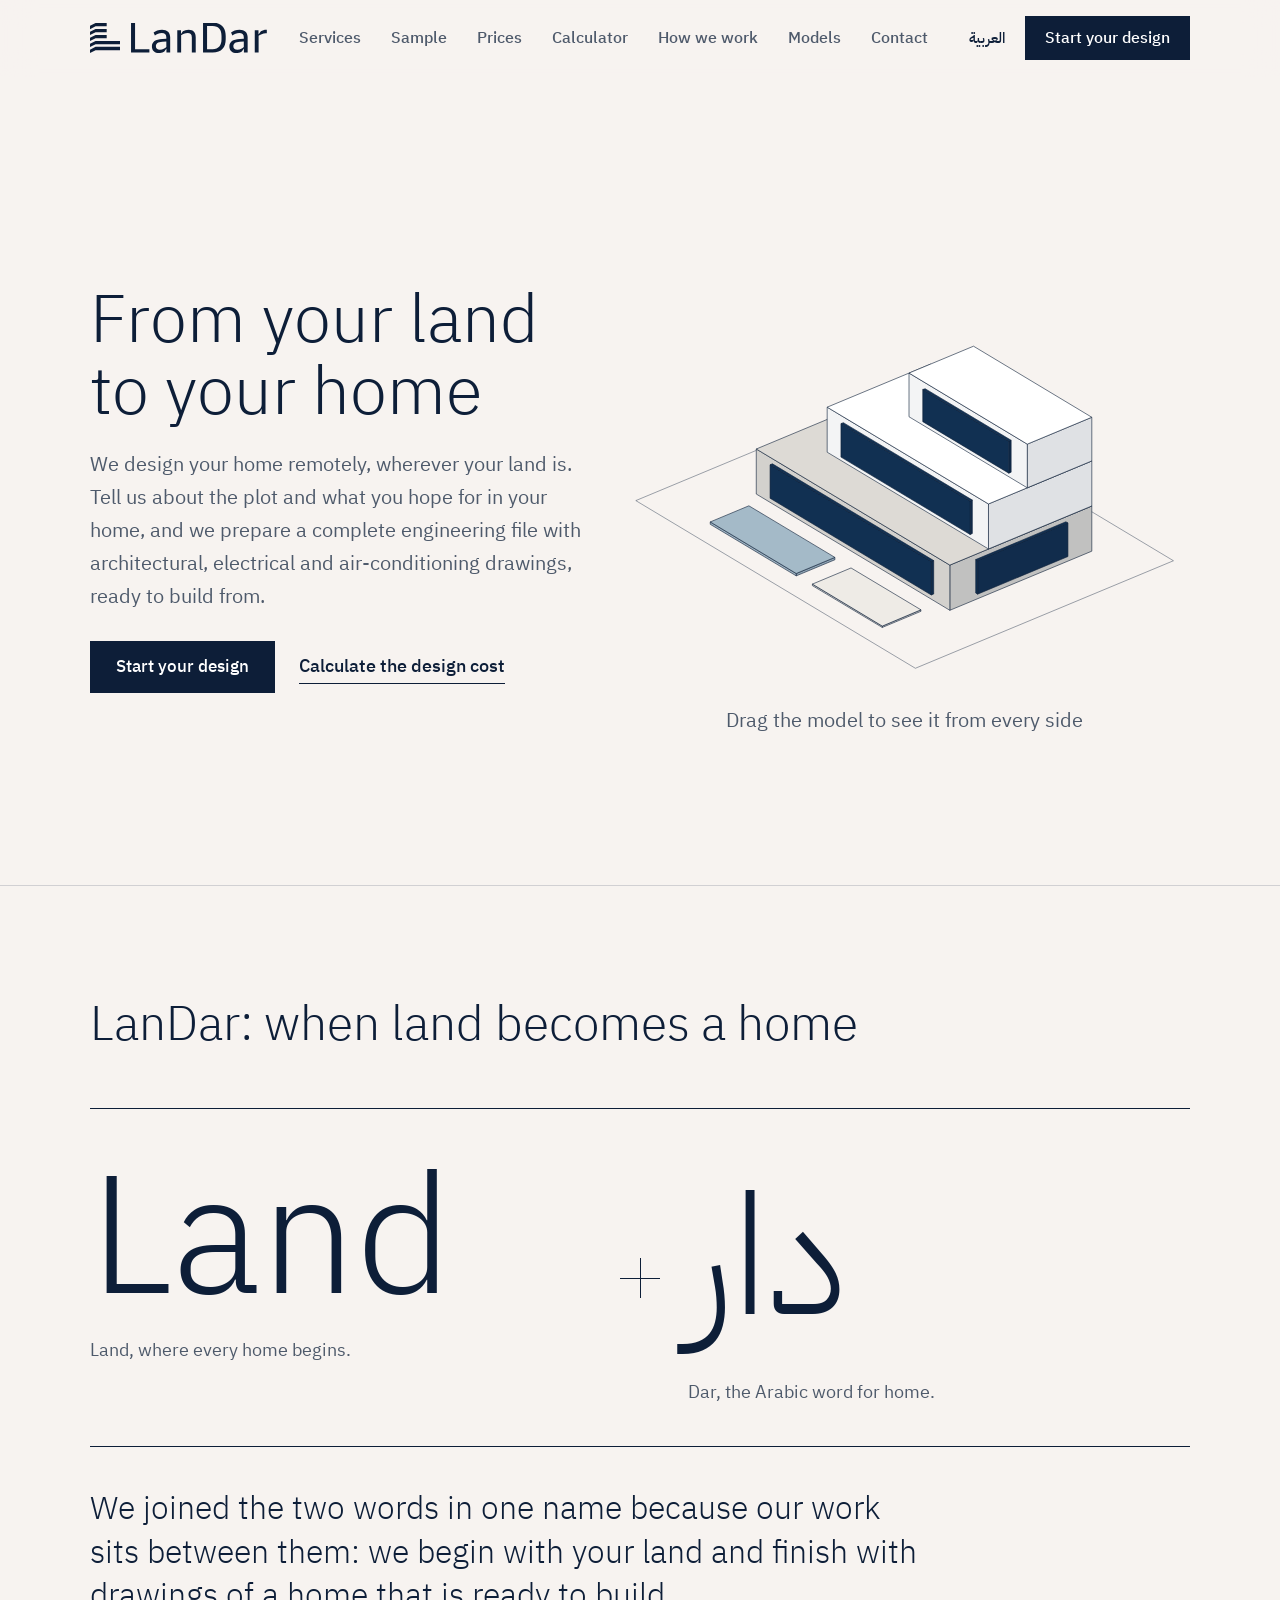
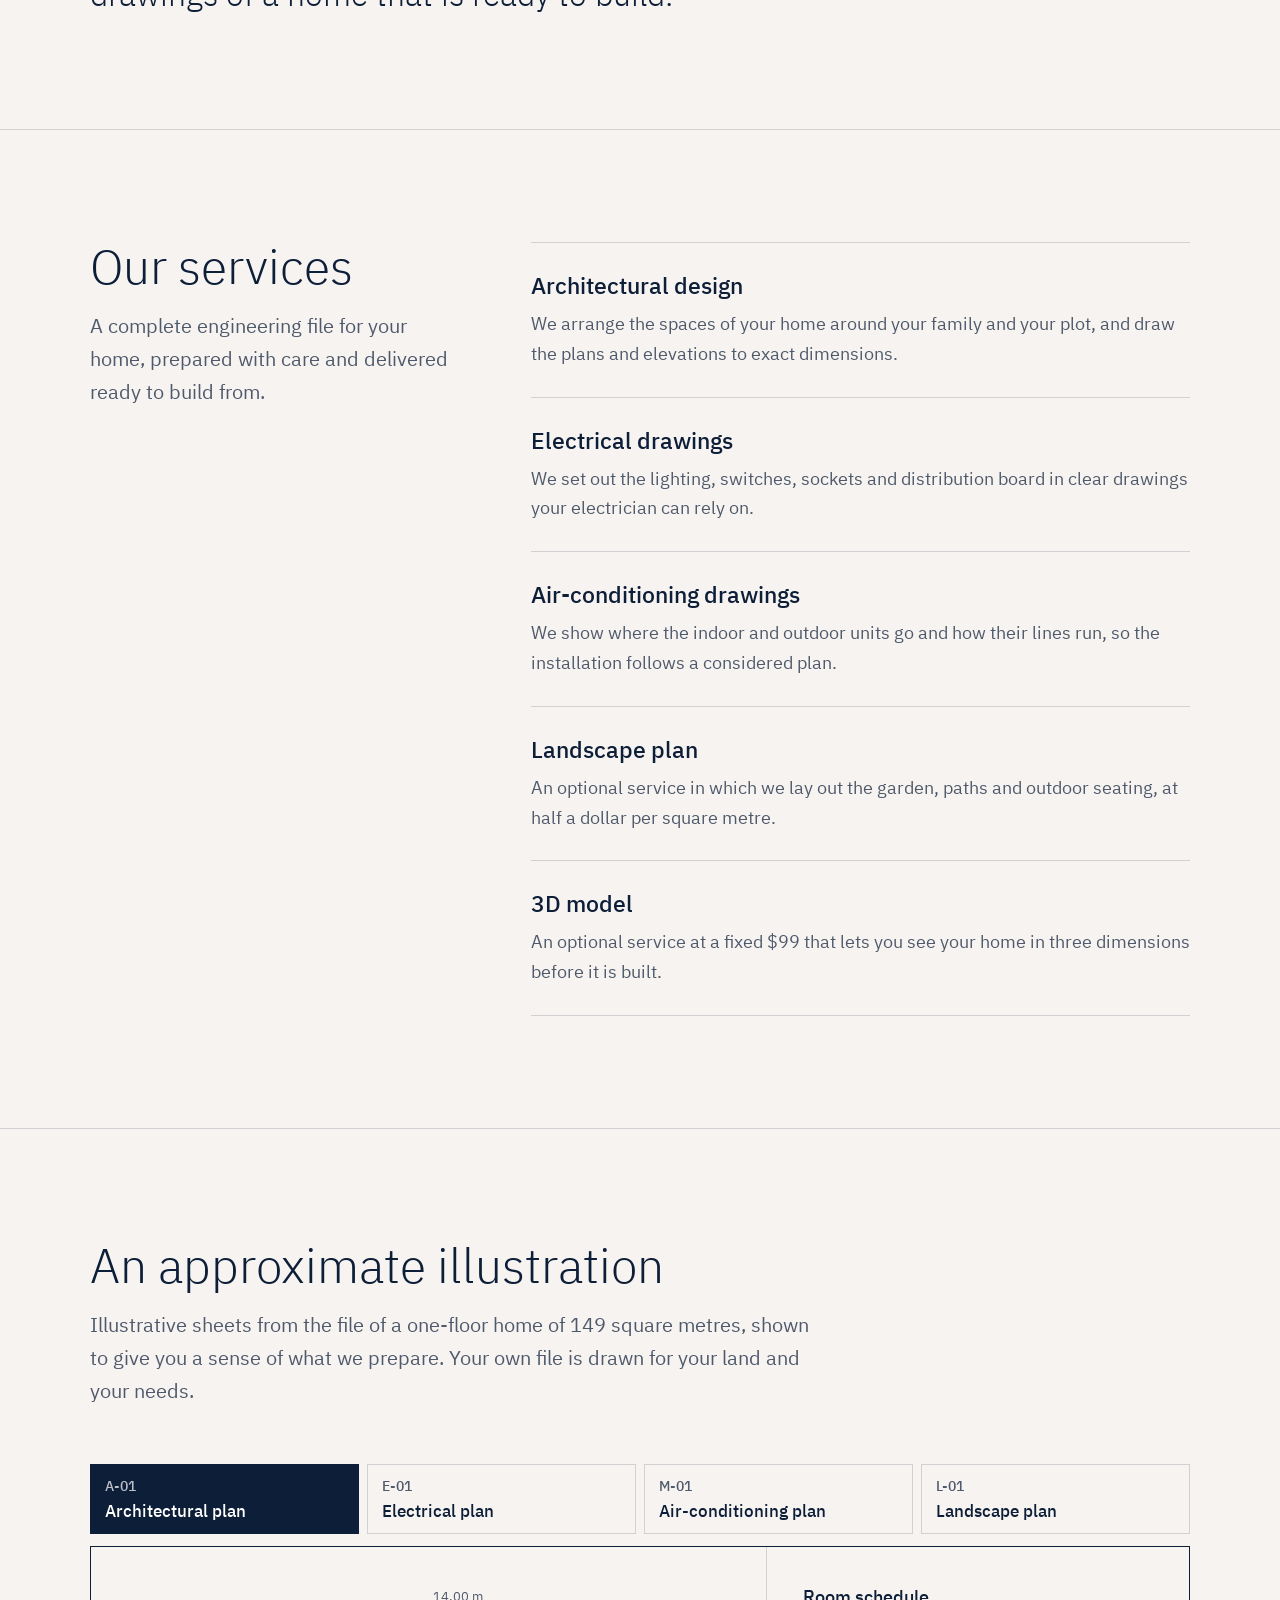
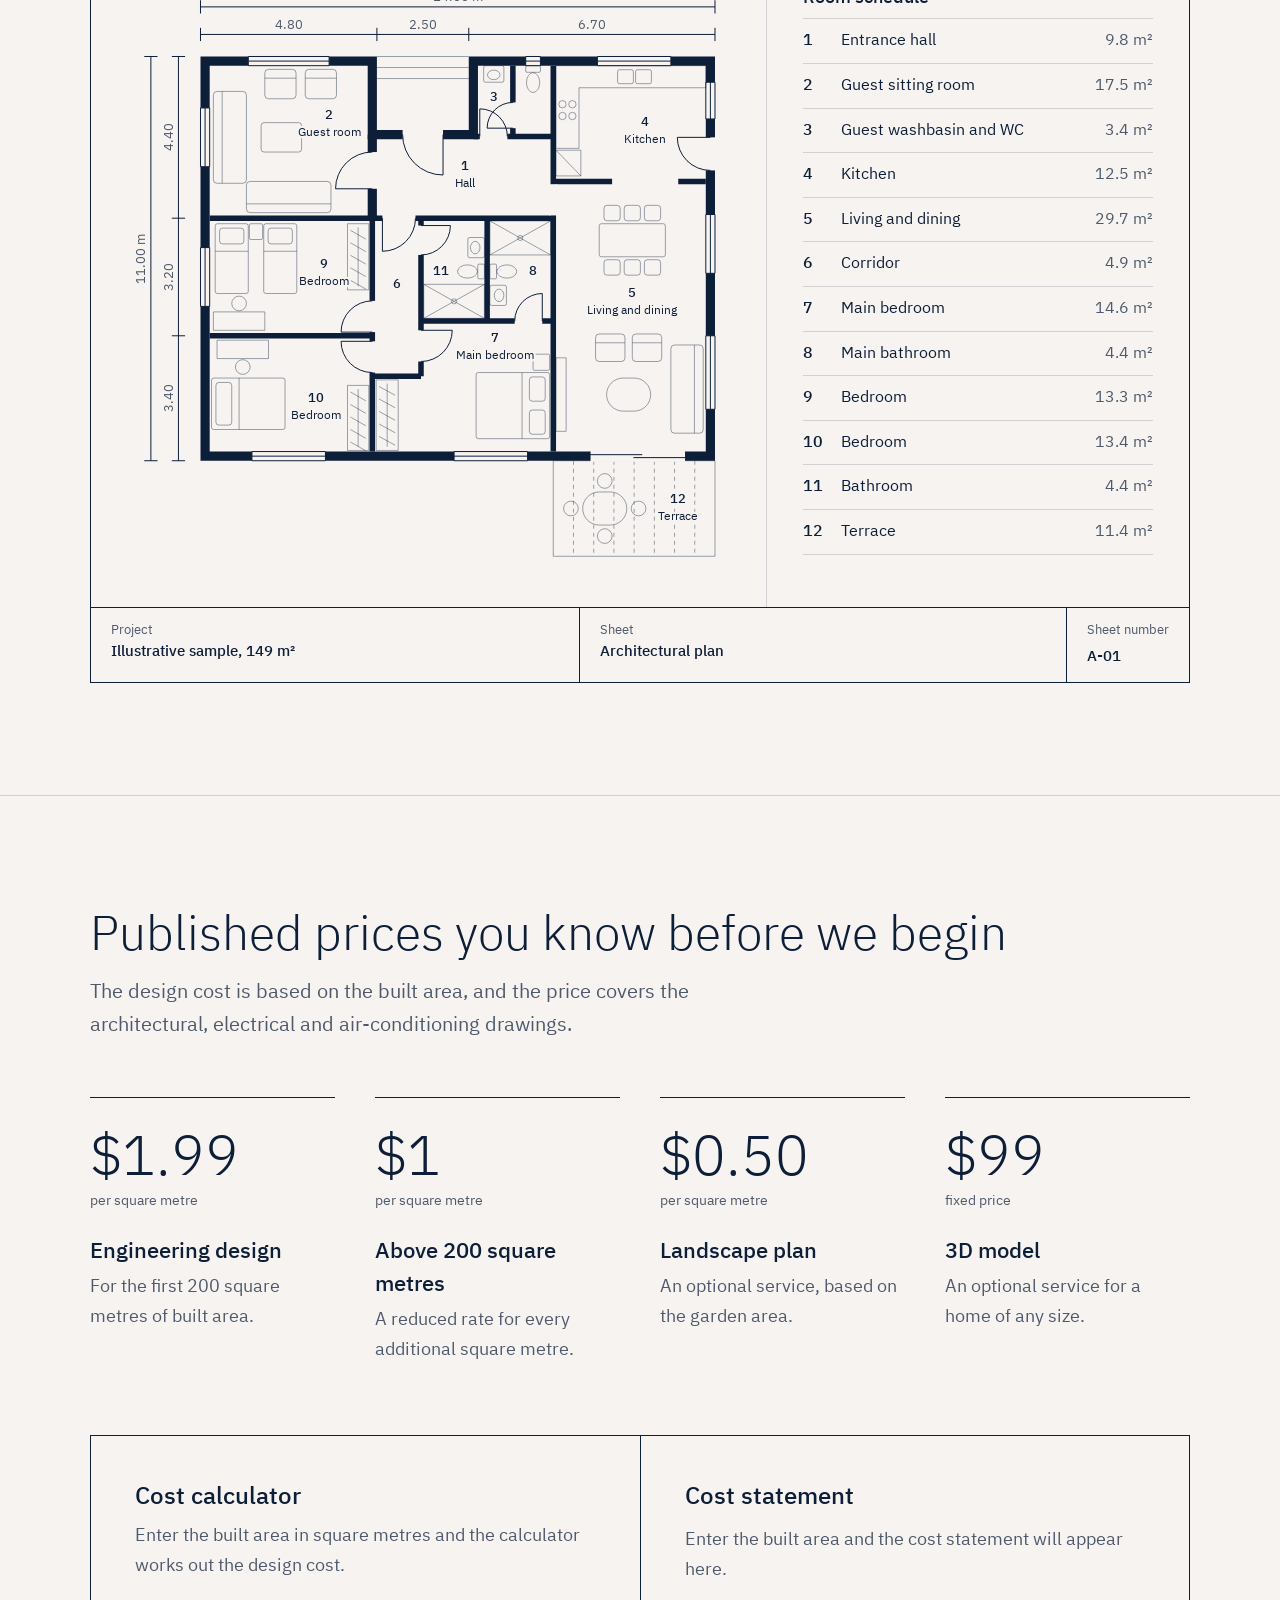
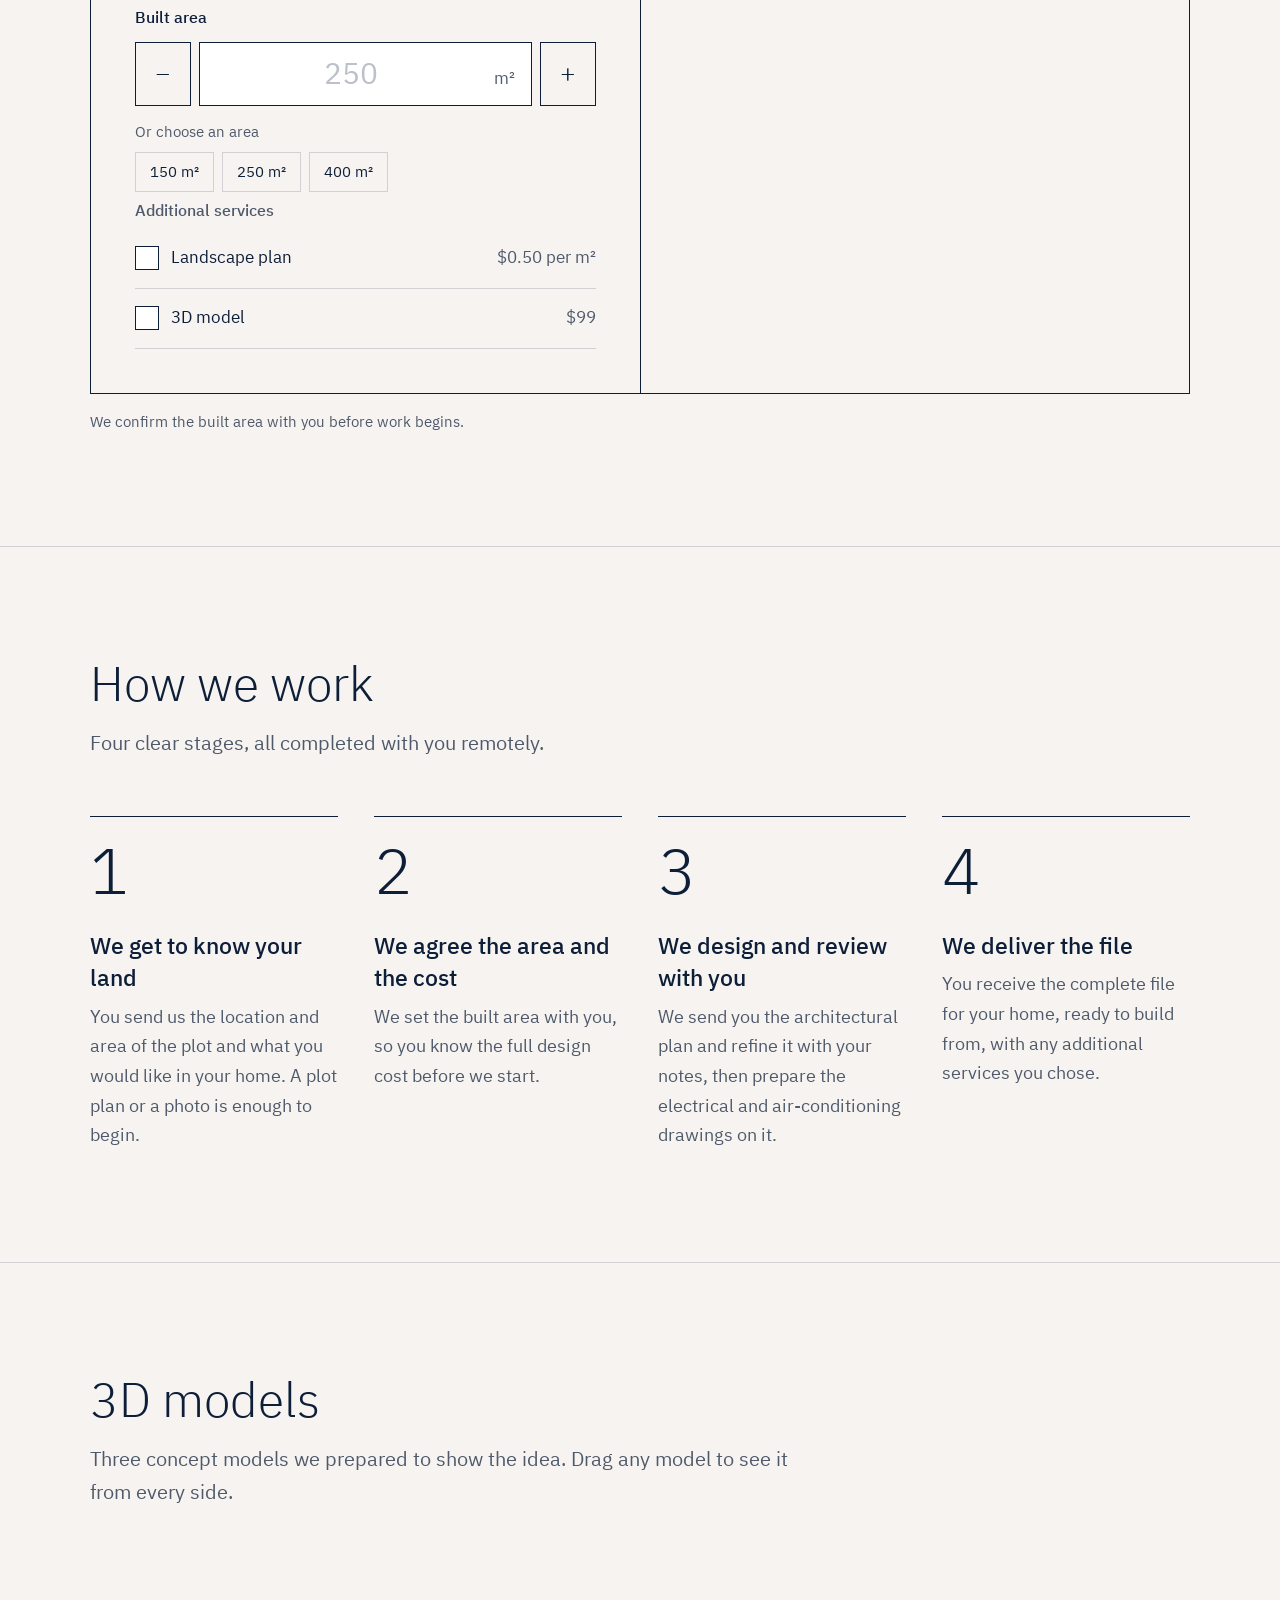
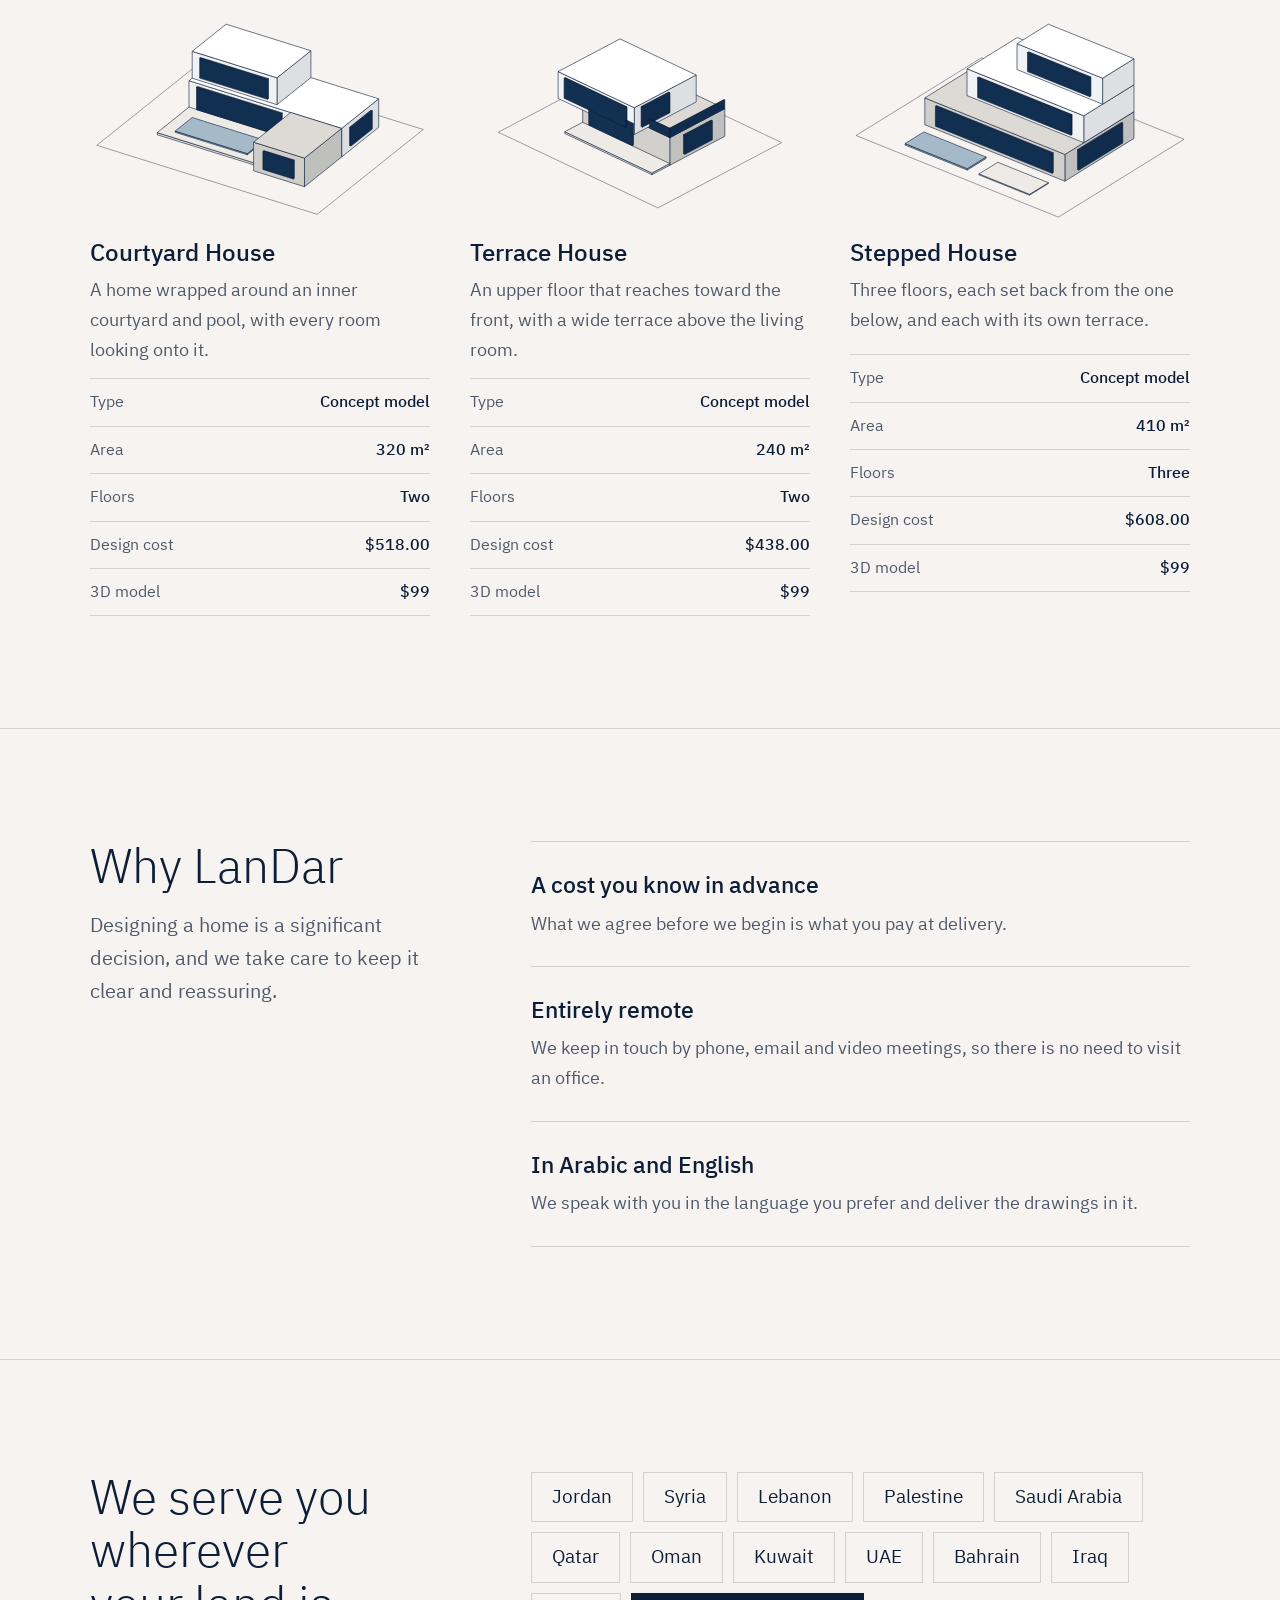
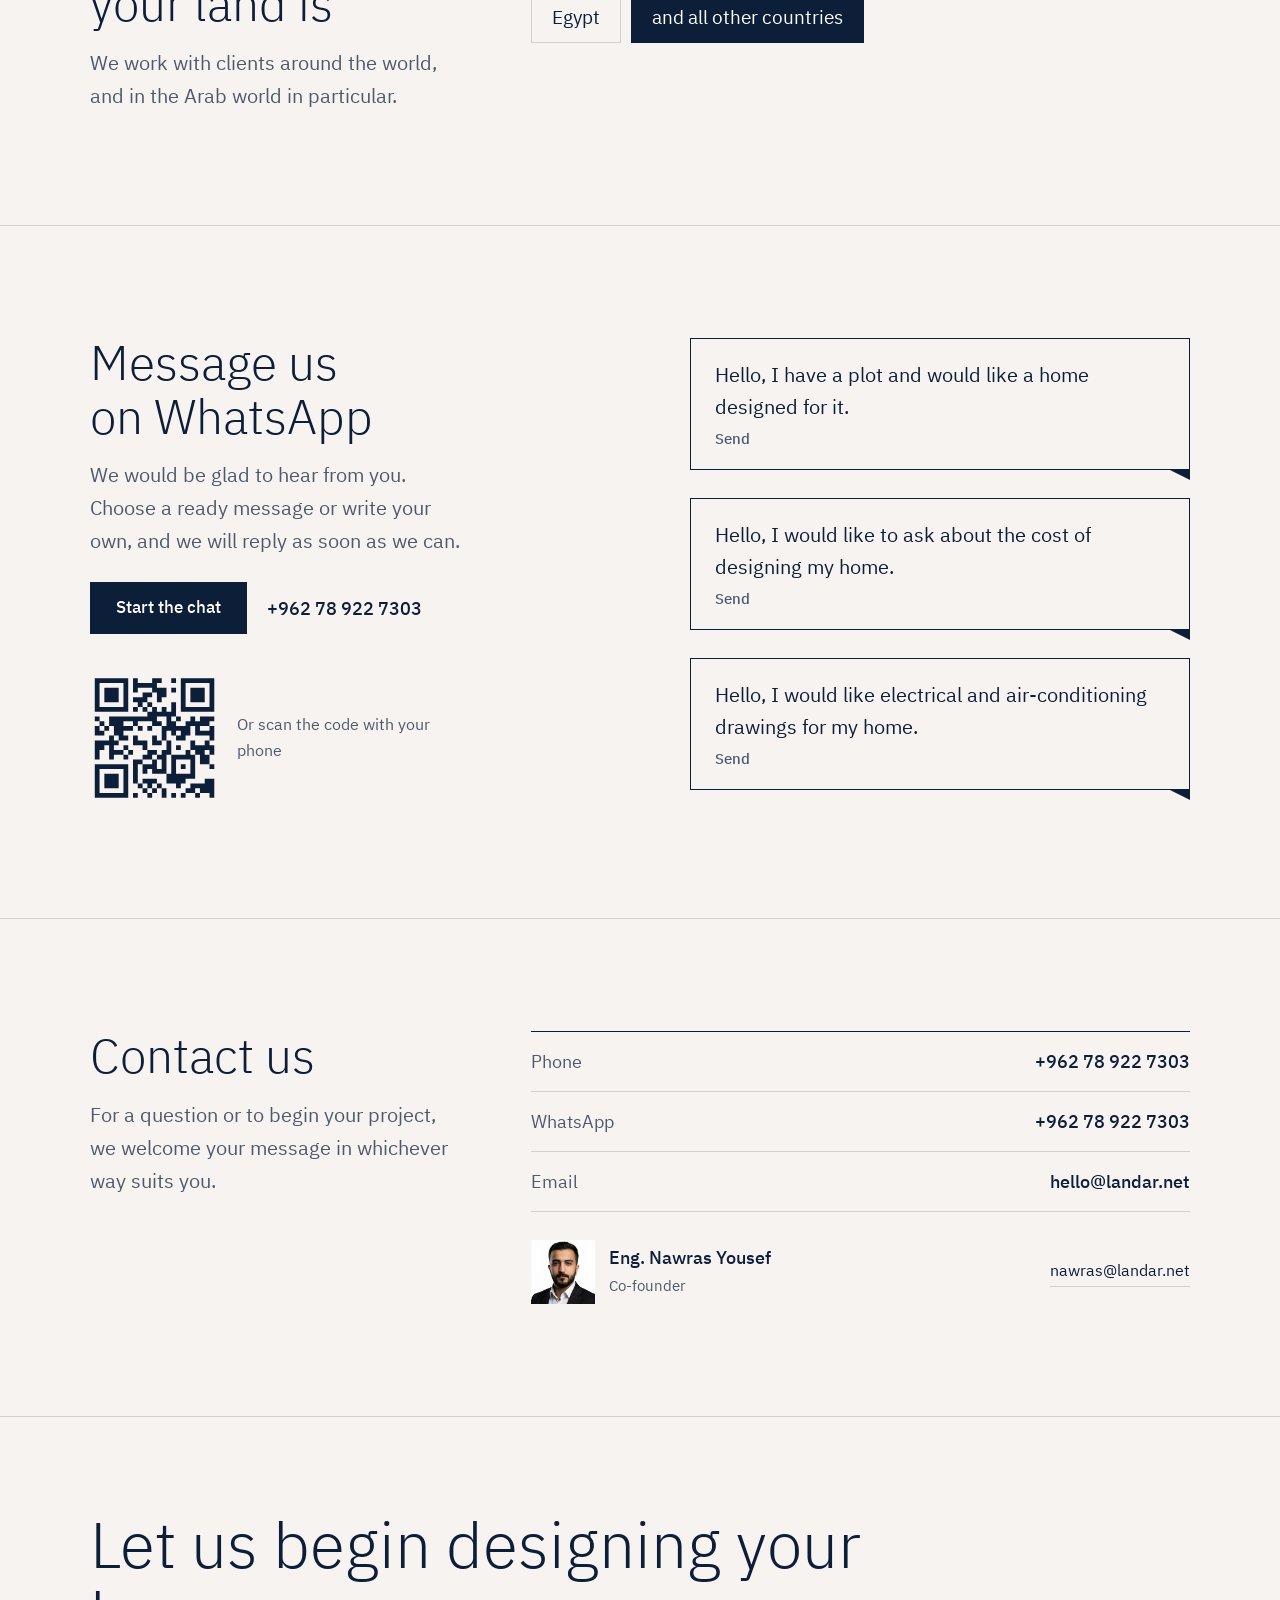
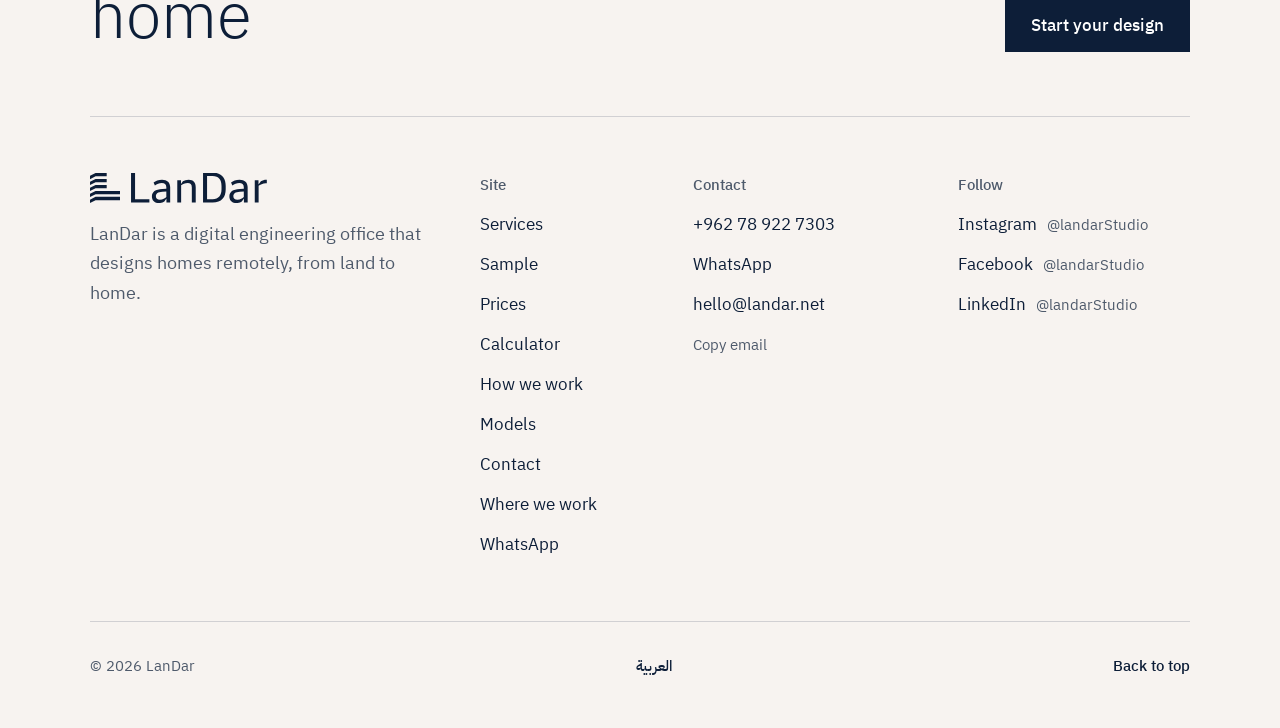
==== en/index.html @ 88bfac53 "-" ====
<!doctype html>
<html lang="en" dir="ltr">
<head>
<meta charset="utf-8">
<meta name="viewport" content="width=device-width, initial-scale=1, viewport-fit=cover">
<title>LanDar | From your land to your home</title>
<meta name="description" content="LanDar is a digital engineering office that designs homes remotely. You receive a complete file with architectural, electrical and air-conditioning drawings, at $1.99 per square metre.">
<meta name="theme-color" content="#F7F3F0">
<link rel="alternate" hreflang="ar" href="../">
<link rel="alternate" hreflang="en" href="./">
<meta property="og:type" content="website">
<meta property="og:title" content="LanDar | From your land to your home">
<meta property="og:description" content="LanDar is a digital engineering office that designs homes remotely. You receive a complete file with architectural, electrical and air-conditioning drawings, at $1.99 per square metre.">
<meta property="og:image" content="../assets/img/og.png">
<link rel="icon" href="../assets/img/favicon.svg" type="image/svg+xml">
<link rel="apple-touch-icon" href="../assets/img/apple-touch-icon.png">
<link rel="preconnect" href="https://fonts.googleapis.com">
<link rel="preconnect" href="https://fonts.gstatic.com" crossorigin>
<link href="https://fonts.googleapis.com/css2?family=IBM+Plex+Sans+Arabic:wght@300;400;500;700&display=swap" rel="stylesheet">
<link rel="stylesheet" href="../assets/css/style.css">
</head>
<body>
<a class="skip" href="#main">Skip to content</a>

<header class="bar">
  <div class="wrap bar-in">
    <a class="brand" href="#top" aria-label="LanDar"><svg viewBox="0 0 602 101.9" fill="currentColor" aria-hidden="true"><path d="M0 9.45L18.9 0L56.7 0L56.7 11.4L18.9 11.4L0 20.85ZM0 29.71L18.9 20.26L56.7 20.26L56.7 31.66L18.9 31.66L0 41.11ZM0 49.98L18.9 40.53L56.7 40.53L56.7 51.93L18.9 51.93L0 61.38ZM0 70.24L18.9 60.79L101.9 60.79L101.9 72.19L18.9 72.19L0 81.64ZM0 90.5L18.9 81.05L101.9 81.05L101.9 92.45L18.9 92.45L0 101.9Z"/><g transform="translate(-135.3 -685.46) scale(1.42)"><path d="M 193.45 553.47 L 193.45 481.84 L 203.07 481.84 L 203.07 545.28 L 237.35 545.28 L 237.35 553.47 Z M 193.45 553.47"/><path d="M 277.88 540.37 L 277.88 527.16 L 268.36 527.58 C 257.61 528.09 252.91 531.57 252.91 538.53 C 252.91 543.95 256.19 546.82 262.52 546.82 C 269.8 546.82 274.6 543.23 277.88 540.37 M 243.39 538.84 C 243.39 527.89 251.57 521.74 268.05 521.03 L 277.88 520.52 L 277.88 516.94 C 277.77 509.46 273.58 506.8 267.14 506.8 C 260.68 506.8 255.26 509.68 250.55 512.64 L 247.38 505.17 C 252.19 502.2 259.25 498.93 267.65 498.93 C 280.02 498.93 287.09 505.68 287.09 517.04 L 287.09 553.47 L 278.18 553.47 L 278.08 544.06 L 277.68 544.06 L 273.17 550.61 C 269.8 552.55 265.8 554.7 259.87 554.7 C 249.22 554.7 243.39 547.74 243.39 538.84"/><path d="M 304.07 553.47 L 304.07 500.15 L 312.98 500.15 L 313.08 508.34 L 313.5 508.34 L 317.48 502.61 C 321.07 500.77 325.57 498.93 331.3 498.93 C 342.25 498.93 348.19 505.48 348.19 516.83 L 348.19 553.47 L 338.88 553.47 L 338.88 517.14 C 338.88 509.57 335.09 506.91 329.14 506.91 C 322.91 506.91 316.36 509.77 313.29 511.92 L 313.29 553.47 Z M 304.07 553.47"/><path d="M 375.31 545.28 L 388.61 545.28 C 403.35 545.28 409.9 536.28 409.9 521.74 L 409.9 513.56 C 409.9 499.02 403.35 490.03 388.61 490.03 L 375.31 490.03 Z M 365.69 553.47 L 365.69 481.84 L 388.61 481.84 C 410.41 481.84 419.92 494.83 419.92 513.56 L 419.92 521.74 C 419.92 540.48 410.41 553.47 388.61 553.47 Z M 365.69 553.47"/><path d="M 463.22 540.37 L 463.22 527.16 L 453.7 527.58 C 442.95 528.09 438.25 531.57 438.25 538.53 C 438.25 543.95 441.53 546.82 447.86 546.82 C 455.14 546.82 459.94 543.23 463.22 540.37 M 428.73 538.84 C 428.73 527.89 436.92 521.74 453.39 521.03 L 463.22 520.52 L 463.22 516.94 C 463.12 509.46 458.92 506.8 452.47 506.8 C 446.02 506.8 440.6 509.68 435.89 512.64 L 432.72 505.17 C 437.53 502.2 444.59 498.93 452.99 498.93 C 465.36 498.93 472.42 505.68 472.42 517.04 L 472.42 553.47 L 463.52 553.47 L 463.42 544.06 L 463.02 544.06 L 458.51 550.61 C 455.14 552.55 451.14 554.7 445.21 554.7 C 434.56 554.7 428.73 547.74 428.73 538.84"/><path d="M 489.41 553.47 L 489.41 500.15 L 498.32 500.05 L 498.42 509.77 L 498.83 509.77 L 504.05 502.4 C 507.63 500.46 512.33 498.93 516.73 498.93 L 518.28 498.93 L 518.28 507.21 L 515.92 507.21 C 509.16 507.21 501.59 510.79 498.63 513.36 L 498.63 553.47 Z M 489.41 553.47"/></g></svg></a>
    <nav class="nav" aria-label="Page sections"><a href="#services">Services</a><a href="#sample">Sample</a><a href="#price">Prices</a><a href="#calc">Calculator</a><a href="#process">How we work</a><a href="#models">Models</a><a href="#contact">Contact</a></nav>
    <div class="bar-end">
      <a class="lang" href="../" lang="ar" hreflang="ar">العربية</a>
      <a class="btn" href="#contact">Start your design</a>
      <button class="burger" type="button" aria-controls="menu" aria-expanded="false" aria-label="Menu"><span></span><span></span></button>
    </div>
  </div>
</header>

<div class="sheet" id="menu" aria-hidden="true">
  <nav class="sheet-links" aria-label="Page sections"><a href="#services">Services</a><a href="#sample">Sample</a><a href="#price">Prices</a><a href="#calc">Calculator</a><a href="#process">How we work</a><a href="#models">Models</a><a href="#contact">Contact</a></nav>
  <div class="sheet-foot">
    <a class="btn" href="https://wa.me/962789227303" target="_blank" rel="noopener">WhatsApp</a>
    <div class="sheet-meta"><span class="ltr">+962 78 922 7303</span><span class="ltr">hello@landar.net</span></div>
  </div>
</div>

<main id="main">
  <section class="hero" id="top">
    <div class="wrap hero-in">
      <div>
        <h1>From your land to your home</h1>
        <p>We design your home remotely, wherever your land is. Tell us about the plot and what you hope for in your home, and we prepare a complete engineering file with architectural, electrical and air-conditioning drawings, ready to build from.</p>
        <div class="hero-cta"><a class="btn" href="#contact">Start your design</a><a class="link" href="#calc">Calculate the design cost</a></div>
      </div>
      <div class="stage">
        <div class="viewer" data-model="stepped" data-label="3D model of a home with three stepped floors" tabindex="0"></div>
        <p class="hint">Drag the model to see it from every side</p>
      </div>
    </div>
  </section>

  <section class="sec" id="name">
    <div class="wrap">
      <div class="sec-head"><h2>LanDar: when land becomes a home</h2></div>
      <div class="name">
        <div class="word"><b lang="en">Land</b><p>Land, where every home begins.</p></div>
        <div class="plus" aria-hidden="true"></div>
        <div class="word"><b lang="ar">دار</b><p>Dar, the Arabic word for home.</p></div>
      </div>
      <p class="name-close">We joined the two words in one name because our work sits between them: we begin with your land and finish with drawings of a home that is ready to build.</p>
    </div>
  </section>

  <section class="sec" id="services">
    <div class="wrap split">
      <div class="sec-head"><h2>Our services</h2><p class="lead">A complete engineering file for your home, prepared with care and delivered ready to build from.</p></div>
      <div class="rows"><div class="row"><h3>Architectural design</h3><p>We arrange the spaces of your home around your family and your plot, and draw the plans and elevations to exact dimensions.</p></div><div class="row"><h3>Electrical drawings</h3><p>We set out the lighting, switches, sockets and distribution board in clear drawings your electrician can rely on.</p></div><div class="row"><h3>Air-conditioning drawings</h3><p>We show where the indoor and outdoor units go and how their lines run, so the installation follows a considered plan.</p></div><div class="row"><h3>Landscape plan</h3><p>An optional service in which we lay out the garden, paths and outdoor seating, at half a dollar per square metre.</p></div><div class="row"><h3>3D model</h3><p>An optional service at a fixed $99 that lets you see your home in three dimensions before it is built.</p></div></div>
    </div>
  </section>

  <section class="sec" id="sample">
    <div class="wrap">
      <div class="sec-head"><h2>An approximate illustration</h2><p class="lead">Illustrative sheets from the file of a one-floor home of 149 square metres, shown to give you a sense of what we prepare. Your own file is drawn for your land and your needs.</p></div>
      <div class="file">
        <div class="tabs" role="tablist" aria-label="Sheets in the file"><button type="button" role="tab" id="tab-a" aria-controls="sheet-a" aria-selected="true"><b class="ltr">A-01</b><span>Architectural plan</span></button><button type="button" role="tab" id="tab-e" aria-controls="sheet-e" aria-selected="false"><b class="ltr">E-01</b><span>Electrical plan</span></button><button type="button" role="tab" id="tab-m" aria-controls="sheet-m" aria-selected="false"><b class="ltr">M-01</b><span>Air-conditioning plan</span></button><button type="button" role="tab" id="tab-l" aria-controls="sheet-l" aria-selected="false"><b class="ltr">L-01</b><span>Landscape plan</span></button></div>
        <div class="sheet-p" role="tabpanel" id="sheet-a" aria-labelledby="tab-a" tabindex="0"><figure class="draw draw-a"><svg class="plan" viewBox="0 0 656 640" role="img" aria-label="Architectural plan of a sample home with furniture, dimensions and numbered rooms"><g class="po"><path d="M272 80L372 80"/><path d="M272 104L372 104"/><path d="M272 92L372 92"/><rect x="464" y="520" width="176" height="104"/><path d="M486 520L486 624" class="dash"/><path d="M508 520L508 624" class="dash"/><path d="M530 520L530 624" class="dash"/><path d="M552 520L552 624" class="dash"/><path d="M574 520L574 624" class="dash"/><path d="M596 520L596 624" class="dash"/><path d="M618 520L618 624" class="dash"/><rect x="496" y="554" width="48" height="36" rx="18"/><circle cx="483.2" cy="572" r="8"/><circle cx="556.8" cy="572" r="8"/><circle cx="520" cy="542" r="8"/><circle cx="520" cy="602" r="8"/></g><g class="pw"><path class="ext" stroke-width="10" d="M85 85L267 85L267 165L377 165L377 85L635 85L635 515L85 515Z"/><path d="M267 165L267 256" stroke-width="10"/><path d="M267 256L267 510" stroke-width="6"/><path d="M90 256L464 256" stroke-width="6"/><path d="M377 167L464 167" stroke-width="6"/><path d="M420 90L420 167" stroke-width="6"/><path d="M464 90L464 510" stroke-width="6"/><path d="M464 216L630 216" stroke-width="6"/><path d="M320 256L320 428" stroke-width="6"/><path d="M267 428L320 428" stroke-width="6"/><path d="M320 368L464 368" stroke-width="6"/><path d="M392 256L392 368" stroke-width="6"/><path d="M90 384L267 384" stroke-width="6"/></g><g class="pg"><rect x="300" y="158.8" width="44" height="12.4"/><rect x="260.8" y="184" width="12.4" height="40"/><rect x="384" y="162.8" width="30" height="8.4"/><rect x="415.8" y="130" width="8.4" height="28"/><rect x="459.8" y="219" width="8.4" height="34"/><rect x="278" y="251.8" width="36" height="8.4"/><rect x="262.8" y="346" width="8.4" height="34"/><rect x="262.8" y="390" width="8.4" height="34"/><rect x="315.8" y="378" width="8.4" height="34"/><rect x="315.8" y="264" width="8.4" height="32"/><rect x="422" y="363.8" width="30" height="8.4"/><rect x="628.8" y="168" width="12.4" height="36"/><rect x="528" y="211.8" width="72" height="8.4"/><rect x="504" y="508.8" width="104" height="12.4"/><rect x="132" y="78.8" width="88" height="12.4"/><rect x="78.8" y="136" width="12.4" height="64"/><rect x="434" y="78.8" width="16" height="12.4"/><rect x="512" y="78.8" width="80" height="12.4"/><rect x="628.8" y="108" width="12.4" height="40"/><rect x="628.8" y="252" width="12.4" height="64"/><rect x="628.8" y="384" width="12.4" height="80"/><rect x="356" y="508.8" width="80" height="12.4"/><rect x="136" y="508.8" width="80" height="12.4"/><rect x="78.8" y="288" width="12.4" height="64"/></g><g class="pd"><path d="M344 165L344 209"/><path class="arc" d="M344 209A44 44 0 0 1 300 165"/><path d="M267 224L227 224"/><path class="arc" d="M227 224A40 40 0 0 1 267 184"/><path d="M384 167L384 137"/><path class="arc" d="M384 137A30 30 0 0 1 414 167"/><path d="M420 158L392 158"/><path class="arc" d="M392 158A28 28 0 0 1 420 130"/><path d="M278 256L278 292"/><path class="arc" d="M278 292A36 36 0 0 0 314 256"/><path d="M267 380L233 380"/><path class="arc" d="M233 380A34 34 0 0 1 267 346"/><path d="M267 390L233 390"/><path class="arc" d="M233 390A34 34 0 0 0 267 424"/><path d="M320 378L354 378"/><path class="arc" d="M354 378A34 34 0 0 1 320 412"/><path d="M320 264L352 264"/><path class="arc" d="M352 264A32 32 0 0 1 320 296"/><path d="M452 368L452 338"/><path class="arc" d="M452 338A30 30 0 0 0 422 368"/><path d="M635 168L599 168"/><path class="arc" d="M599 168A36 36 0 0 0 635 204"/><path d="M504 510L504 520"/><path d="M608 510L608 520"/><path d="M504 513.4L560.8 513.4"/><path d="M551.2 516.6L608 516.6"/><rect x="132" y="80" width="88" height="10"/><path d="M132 85L220 85"/><rect x="80" y="136" width="10" height="64"/><path d="M85 136L85 200"/><rect x="434" y="80" width="16" height="10"/><path d="M434 85L450 85"/><rect x="512" y="80" width="80" height="10"/><path d="M512 85L592 85"/><rect x="630" y="108" width="10" height="40"/><path d="M635 108L635 148"/><rect x="630" y="252" width="10" height="64"/><path d="M635 252L635 316"/><rect x="630" y="384" width="10" height="80"/><path d="M635 384L635 464"/><rect x="356" y="510" width="80" height="10"/><path d="M356 515L436 515"/><rect x="136" y="510" width="80" height="10"/><path d="M136 515L216 515"/><rect x="80" y="288" width="10" height="64"/><path d="M85 288L85 352"/></g><g class="pf"><rect x="94" y="118" width="36" height="100" rx="4"/><path d="M103.6 118L103.6 218"/><rect x="130" y="216" width="92" height="34" rx="4"/><path d="M130 240.4L222 240.4"/><rect x="150" y="94" width="34" height="32" rx="4"/><path d="M150 103.6L184 103.6"/><rect x="194" y="94" width="34" height="32" rx="4"/><path d="M194 103.6L228 103.6"/><rect x="146" y="152" width="44" height="32" rx="3.2"/><rect x="388.2" y="90" width="22" height="18" rx="2"/><ellipse cx="399.2" cy="100" rx="6.8" ry="5.2"/><rect x="434" y="90" width="16" height="7.2" rx="1.2"/><ellipse cx="442" cy="108.4" rx="7.2" ry="10.8"/><path d="M467 90L630 90L630 114L492 114L492 180L467 180Z"/><rect x="534" y="94.4" width="17.2" height="15.2" rx="2"/><rect x="553.6" y="94.4" width="17.2" height="15.2" rx="2"/><circle cx="474" cy="132" r="4"/><circle cx="484.8" cy="132" r="4"/><circle cx="474" cy="144.8" r="4"/><circle cx="484.8" cy="144.8" r="4"/><rect x="467" y="182" width="27" height="28"/><path d="M467 182L494 210"/><rect x="514" y="262" width="72" height="36" rx="2.4"/><rect x="519.2" y="242" width="17.6" height="16.8" rx="3.2"/><rect x="519.2" y="301.2" width="17.6" height="16.8" rx="3.2"/><rect x="541.2" y="242" width="17.6" height="16.8" rx="3.2"/><rect x="541.2" y="301.2" width="17.6" height="16.8" rx="3.2"/><rect x="563.2" y="242" width="17.6" height="16.8" rx="3.2"/><rect x="563.2" y="301.2" width="17.6" height="16.8" rx="3.2"/><rect x="592" y="394" width="35.2" height="96" rx="4"/><path d="M617.6 394L617.6 490"/><rect x="510" y="382" width="32" height="30" rx="4"/><path d="M510 391.6L542 391.6"/><rect x="550" y="382" width="32" height="30" rx="4"/><path d="M550 391.6L582 391.6"/><rect x="522" y="430" width="48" height="36" rx="18"/><rect x="467" y="408" width="11" height="80"/><rect x="96" y="262" width="36" height="76" rx="2.4"/><rect x="100.8" y="266.8" width="26.4" height="17.2" rx="3.2"/><path d="M96 292L132 292"/><rect x="148.8" y="262" width="36" height="76" rx="2.4"/><rect x="153.6" y="266.8" width="26.4" height="17.2" rx="3.2"/><path d="M148.8 292L184.8 292"/><rect x="133.2" y="262" width="14.4" height="17.2" rx="1.6"/><rect x="94" y="358" width="56" height="20"/><circle cx="122" cy="348.8" r="8"/><rect x="240" y="262" width="23.2" height="72"/><path d="M251.6 266L251.6 330"/><path d="M243.2 269.2L260 278.8"/><path d="M243.2 282.8L260 292.4"/><path d="M243.2 296.4L260 306"/><path d="M243.2 310L260 319.6"/><path d="M243.2 323.6L260 333.2"/><rect x="92" y="430" width="80" height="56" rx="2.4"/><rect x="96.8" y="434.8" width="17.2" height="46.4" rx="3.2"/><path d="M122 430L122 486"/><rect x="98" y="388.8" width="56" height="20"/><circle cx="126" cy="418" r="8"/><rect x="240" y="438" width="23.2" height="70.8"/><path d="M251.6 442L251.6 504.8"/><path d="M243.2 445.2L260 454.8"/><path d="M243.2 458.8L260 468.4"/><path d="M243.2 472.4L260 482"/><path d="M243.2 486L260 495.6"/><path d="M243.2 499.6L260 509.2"/><rect x="380" y="424" width="80" height="72" rx="2.4"/><rect x="438" y="428.8" width="17.2" height="26.4" rx="3.2"/><rect x="438" y="464.8" width="17.2" height="26.4" rx="3.2"/><path d="M430 424L430 496"/><rect x="442" y="404" width="18" height="17.6" rx="1.6"/><rect x="271.2" y="432" width="24" height="76.8"/><path d="M283.2 436L283.2 504.8"/><path d="M274.4 439.2L292 448.8"/><path d="M274.4 452.8L292 462.4"/><path d="M274.4 466.4L292 476"/><path d="M274.4 480L292 489.6"/><path d="M274.4 493.6L292 503.2"/><rect x="371" y="277" width="18" height="22" rx="2"/><ellipse cx="379" cy="288" rx="5.2" ry="6.8"/><rect x="381.8" y="306" width="7.2" height="16" rx="1.2"/><ellipse cx="370.6" cy="314" rx="10.8" ry="7.2"/><rect x="323" y="328" width="66" height="37"/><path d="M323 328L389 365"/><path d="M323 365L389 328"/><circle cx="356" cy="346.5" r="2.8"/><rect x="395" y="259" width="66" height="37"/><path d="M395 259L461 296"/><path d="M395 296L461 259"/><circle cx="428" cy="277.5" r="2.8"/><rect x="395" y="306" width="7.2" height="16" rx="1.2"/><ellipse cx="413.4" cy="314" rx="10.8" ry="7.2"/><rect x="395" y="329" width="18" height="22" rx="2"/><ellipse cx="405" cy="340" rx="5.2" ry="6.8"/></g><g class="pm"><path d="M80 56L640 56"/><path d="M80 26L640 26"/><path d="M56 80L56 520"/><path d="M26 80L26 520"/><path d="M80 48.8L80 63.2"/><path d="M272 48.8L272 63.2"/><path d="M372 48.8L372 63.2"/><path d="M640 48.8L640 63.2"/><path d="M48.8 80L63.2 80"/><path d="M48.8 256L63.2 256"/><path d="M48.8 384L63.2 384"/><path d="M48.8 520L63.2 520"/><path d="M80 18.8L80 33.2"/><path d="M640 18.8L640 33.2"/><path d="M18.8 80L33.2 80"/><path d="M18.8 520L33.2 520"/></g><text x="176" y="50.4" class="pt">4.80</text><text x="322" y="50.4" class="pt">2.50</text><text x="506" y="50.4" class="pt">6.70</text><text x="50.4" y="168" class="pt" transform="rotate(-90 50.4 168)">4.40</text><text x="50.4" y="320" class="pt" transform="rotate(-90 50.4 320)">3.20</text><text x="50.4" y="452" class="pt" transform="rotate(-90 50.4 452)">3.40</text><text x="360" y="20" class="pt">14.00 m</text><text x="20" y="300" class="pt" transform="rotate(-90 20 300)">11.00 m</text><text x="368" y="204" class="pn">1</text><text x="368" y="222.4" class="pl">Hall</text><text x="220" y="148" class="pn">2</text><text x="220" y="166.4" class="pl">Guest room</text><text x="399.2" y="128" class="pn">3</text><text x="564" y="156" class="pn">4</text><text x="564" y="174.4" class="pl">Kitchen</text><text x="550" y="342" class="pn">5</text><text x="550" y="360.4" class="pl">Living and dining</text><text x="294" y="332" class="pn">6</text><text x="400.8" y="391.2" class="pn">7</text><text x="400.8" y="409.6" class="pl">Main bedroom</text><text x="442" y="318" class="pn">8</text><text x="214.4" y="310" class="pn">9</text><text x="214.4" y="328.4" class="pl">Bedroom</text><text x="206" y="456" class="pn">10</text><text x="206" y="474.4" class="pl">Bedroom</text><text x="342" y="318" class="pn">11</text><text x="600" y="566" class="pn">12</text><text x="600" y="584.4" class="pl">Terrace</text></svg></figure><div class="legend"><h3>Room schedule</h3><ol class="sched"><li><b>1</b><span>Entrance hall</span><span><span class="ltr">9.8</span> m²</span></li><li><b>2</b><span>Guest sitting room</span><span><span class="ltr">17.5</span> m²</span></li><li><b>3</b><span>Guest washbasin and WC</span><span><span class="ltr">3.4</span> m²</span></li><li><b>4</b><span>Kitchen</span><span><span class="ltr">12.5</span> m²</span></li><li><b>5</b><span>Living and dining</span><span><span class="ltr">29.7</span> m²</span></li><li><b>6</b><span>Corridor</span><span><span class="ltr">4.9</span> m²</span></li><li><b>7</b><span>Main bedroom</span><span><span class="ltr">14.6</span> m²</span></li><li><b>8</b><span>Main bathroom</span><span><span class="ltr">4.4</span> m²</span></li><li><b>9</b><span>Bedroom</span><span><span class="ltr">13.3</span> m²</span></li><li><b>10</b><span>Bedroom</span><span><span class="ltr">13.4</span> m²</span></li><li><b>11</b><span>Bathroom</span><span><span class="ltr">4.4</span> m²</span></li><li><b>12</b><span>Terrace</span><span><span class="ltr">11.4</span> m²</span></li></ol></div><dl class="stamp"><div><dt>Project</dt><dd>Illustrative sample, 149 m²</dd></div><div><dt>Sheet</dt><dd>Architectural plan</dd></div><div><dt>Sheet number</dt><dd class="ltr">A-01</dd></div></dl></div><div class="sheet-p" role="tabpanel" id="sheet-e" aria-labelledby="tab-e" tabindex="0"><figure class="draw draw-e"><svg class="plan svc" viewBox="0 0 640 584" role="img" aria-label="Electrical plan of the sample home showing lighting, switches, sockets and the distribution board"><g class="po"><path d="M232 20L332 20"/><path d="M232 44L332 44"/><path d="M232 32L332 32"/><rect x="424" y="460" width="176" height="104"/><path d="M446 460L446 564" class="dash"/><path d="M468 460L468 564" class="dash"/><path d="M490 460L490 564" class="dash"/><path d="M512 460L512 564" class="dash"/><path d="M534 460L534 564" class="dash"/><path d="M556 460L556 564" class="dash"/><path d="M578 460L578 564" class="dash"/><rect x="456" y="494" width="48" height="36" rx="18"/><circle cx="443.2" cy="512" r="8"/><circle cx="516.8" cy="512" r="8"/><circle cx="480" cy="482" r="8"/><circle cx="480" cy="542" r="8"/></g><g class="pw"><path class="ext" stroke-width="10" d="M45 25L227 25L227 105L337 105L337 25L595 25L595 455L45 455Z"/><path d="M227 105L227 196" stroke-width="10"/><path d="M227 196L227 450" stroke-width="6"/><path d="M50 196L424 196" stroke-width="6"/><path d="M337 107L424 107" stroke-width="6"/><path d="M380 30L380 107" stroke-width="6"/><path d="M424 30L424 450" stroke-width="6"/><path d="M424 156L590 156" stroke-width="6"/><path d="M280 196L280 368" stroke-width="6"/><path d="M227 368L280 368" stroke-width="6"/><path d="M280 308L424 308" stroke-width="6"/><path d="M352 196L352 308" stroke-width="6"/><path d="M50 324L227 324" stroke-width="6"/></g><g class="pg"><rect x="260" y="98.8" width="44" height="12.4"/><rect x="220.8" y="124" width="12.4" height="40"/><rect x="344" y="102.8" width="30" height="8.4"/><rect x="375.8" y="70" width="8.4" height="28"/><rect x="419.8" y="159" width="8.4" height="34"/><rect x="238" y="191.8" width="36" height="8.4"/><rect x="222.8" y="286" width="8.4" height="34"/><rect x="222.8" y="330" width="8.4" height="34"/><rect x="275.8" y="318" width="8.4" height="34"/><rect x="275.8" y="204" width="8.4" height="32"/><rect x="382" y="303.8" width="30" height="8.4"/><rect x="588.8" y="108" width="12.4" height="36"/><rect x="488" y="151.8" width="72" height="8.4"/><rect x="464" y="448.8" width="104" height="12.4"/><rect x="92" y="18.8" width="88" height="12.4"/><rect x="38.8" y="76" width="12.4" height="64"/><rect x="394" y="18.8" width="16" height="12.4"/><rect x="472" y="18.8" width="80" height="12.4"/><rect x="588.8" y="48" width="12.4" height="40"/><rect x="588.8" y="192" width="12.4" height="64"/><rect x="588.8" y="324" width="12.4" height="80"/><rect x="316" y="448.8" width="80" height="12.4"/><rect x="96" y="448.8" width="80" height="12.4"/><rect x="38.8" y="228" width="12.4" height="64"/></g><g class="pd"><path d="M304 105L304 149"/><path class="arc" d="M304 149A44 44 0 0 1 260 105"/><path d="M227 164L187 164"/><path class="arc" d="M187 164A40 40 0 0 1 227 124"/><path d="M344 107L344 77"/><path class="arc" d="M344 77A30 30 0 0 1 374 107"/><path d="M380 98L352 98"/><path class="arc" d="M352 98A28 28 0 0 1 380 70"/><path d="M238 196L238 232"/><path class="arc" d="M238 232A36 36 0 0 0 274 196"/><path d="M227 320L193 320"/><path class="arc" d="M193 320A34 34 0 0 1 227 286"/><path d="M227 330L193 330"/><path class="arc" d="M193 330A34 34 0 0 0 227 364"/><path d="M280 318L314 318"/><path class="arc" d="M314 318A34 34 0 0 1 280 352"/><path d="M280 204L312 204"/><path class="arc" d="M312 204A32 32 0 0 1 280 236"/><path d="M412 308L412 278"/><path class="arc" d="M412 278A30 30 0 0 0 382 308"/><path d="M595 108L559 108"/><path class="arc" d="M559 108A36 36 0 0 0 595 144"/><path d="M464 450L464 460"/><path d="M568 450L568 460"/><path d="M464 453.4L520.8 453.4"/><path d="M511.2 456.6L568 456.6"/><rect x="92" y="20" width="88" height="10"/><path d="M92 25L180 25"/><rect x="40" y="76" width="10" height="64"/><path d="M45 76L45 140"/><rect x="394" y="20" width="16" height="10"/><path d="M394 25L410 25"/><rect x="472" y="20" width="80" height="10"/><path d="M472 25L552 25"/><rect x="590" y="48" width="10" height="40"/><path d="M595 48L595 88"/><rect x="590" y="192" width="10" height="64"/><path d="M595 192L595 256"/><rect x="590" y="324" width="10" height="80"/><path d="M595 324L595 404"/><rect x="316" y="450" width="80" height="10"/><path d="M316 455L396 455"/><rect x="96" y="450" width="80" height="10"/><path d="M96 455L176 455"/><rect x="40" y="228" width="10" height="64"/><path d="M45 228L45 292"/></g><g class="wire"><path d="M222 116Q168.4 95.3 113.6 112.3"/><path d="M113.6 112Q136 122.2 158.4 112"/><path d="M312 110Q293.9 122.5 289.3 144"/><path d="M293.6 152Q328 166.1 362.4 152"/><path d="M378 110Q377 91.3 363.3 78.7"/><path d="M368.8 70Q380.6 76.8 392.4 70"/><path d="M484 153Q506.4 134.8 511.2 106.3"/><path d="M427 200Q460.6 222.2 500.7 217.8"/><path d="M458 450Q491.8 420.5 499.3 376.4"/><path d="M277 210Q262.7 219.3 259.4 236"/><path d="M254 253.6Q241.2 284 254 314.4"/><path d="M283 242Q293.8 249.4 306.6 246.3"/><path d="M376 305Q388.7 287.1 385.7 265.3"/><path d="M283 358Q308.3 382.1 343.2 384.2"/><path d="M342.7 390.3Q300.2 384.6 265.3 409.7"/><path d="M224 280Q188.9 257.3 147.4 262.2"/><path d="M224 370Q185.8 365.1 153.4 385.9"/><path d="M254 110Q272.9 95.6 277 72.2"/><path d="M574 450Q536.5 467.7 518.8 505.2"/></g><g class="lamp"><circle cx="104" cy="112" r="9.6"/><path d="M97.2 105.2L110.8 118.8"/><path d="M97.2 118.8L110.8 105.2"/><circle cx="168" cy="112" r="9.6"/><path d="M161.2 105.2L174.8 118.8"/><path d="M161.2 118.8L174.8 105.2"/><circle cx="284" cy="152" r="9.6"/><path d="M277.2 145.2L290.8 158.8"/><path d="M277.2 158.8L290.8 145.2"/><circle cx="372" cy="152" r="9.6"/><path d="M365.2 145.2L378.8 158.8"/><path d="M365.2 158.8L378.8 145.2"/><circle cx="359.2" cy="70" r="9.6"/><path d="M352.4 63.2L366 76.8"/><path d="M352.4 76.8L366 63.2"/><circle cx="402" cy="70" r="9.6"/><path d="M395.2 63.2L408.8 76.8"/><path d="M395.2 76.8L408.8 63.2"/><circle cx="516" cy="98" r="9.6"/><path d="M509.2 91.2L522.8 104.8"/><path d="M509.2 104.8L522.8 91.2"/><circle cx="510" cy="220" r="9.6"/><path d="M503.2 213.2L516.8 226.8"/><path d="M503.2 226.8L516.8 213.2"/><circle cx="504" cy="368" r="9.6"/><path d="M497.2 361.2L510.8 374.8"/><path d="M497.2 374.8L510.8 361.2"/><circle cx="254" cy="244" r="9.6"/><path d="M247.2 237.2L260.8 250.8"/><path d="M247.2 250.8L260.8 237.2"/><circle cx="254" cy="324" r="9.6"/><path d="M247.2 317.2L260.8 330.8"/><path d="M247.2 330.8L260.8 317.2"/><circle cx="316" cy="248" r="9.6"/><path d="M309.2 241.2L322.8 254.8"/><path d="M309.2 254.8L322.8 241.2"/><circle cx="388" cy="256" r="9.6"/><path d="M381.2 249.2L394.8 262.8"/><path d="M381.2 262.8L394.8 249.2"/><circle cx="352" cy="388" r="9.6"/><path d="M345.2 381.2L358.8 394.8"/><path d="M345.2 394.8L358.8 381.2"/><circle cx="256" cy="412" r="9.6"/><path d="M249.2 405.2L262.8 418.8"/><path d="M249.2 418.8L262.8 405.2"/><circle cx="138" cy="260" r="9.6"/><path d="M131.2 253.2L144.8 266.8"/><path d="M131.2 266.8L144.8 253.2"/><circle cx="144" cy="388" r="9.6"/><path d="M137.2 381.2L150.8 394.8"/><path d="M137.2 394.8L150.8 381.2"/><circle cx="282" cy="64" r="9.6"/><path d="M275.2 57.2L288.8 70.8"/><path d="M275.2 70.8L288.8 57.2"/><circle cx="512" cy="512" r="9.6"/><path d="M505.2 505.2L518.8 518.8"/><path d="M505.2 518.8L518.8 505.2"/></g><g class="switch"><circle cx="222" cy="116" r="2.6"/><path d="M222 116L212.4 106.4L208.8 110"/><circle cx="312" cy="110" r="2.6"/><path d="M312 110L321.6 119.6L325.2 116"/><circle cx="378" cy="110" r="2.6"/><path d="M378 110L387.6 119.6L391.2 116"/><circle cx="484" cy="153" r="2.6"/><path d="M484 153L474.4 143.4L470.8 147"/><circle cx="427" cy="200" r="2.6"/><path d="M427 200L436.6 209.6L440.2 206"/><circle cx="458" cy="450" r="2.6"/><path d="M458 450L448.4 440.4L444.8 444"/><circle cx="277" cy="210" r="2.6"/><path d="M277 210L267.4 219.6L263.8 216"/><circle cx="283" cy="242" r="2.6"/><path d="M283 242L292.6 251.6L296.2 248"/><circle cx="376" cy="305" r="2.6"/><path d="M376 305L366.4 295.4L362.8 299"/><circle cx="283" cy="358" r="2.6"/><path d="M283 358L292.6 367.6L296.2 364"/><circle cx="224" cy="280" r="2.6"/><path d="M224 280L214.4 270.4L210.8 274"/><circle cx="224" cy="370" r="2.6"/><path d="M224 370L214.4 379.6L210.8 376"/><circle cx="254" cy="110" r="2.6"/><path d="M254 110L263.6 119.6L267.2 116"/><circle cx="574" cy="450" r="2.6"/><path d="M574 450L564.4 440.4L560.8 444"/></g><path class="socket" d="M50 41.6A6.4 6.4 0 0 1 50 54.4ZM50 161.6A6.4 6.4 0 0 1 50 174.4ZM129.6 193A6.4 6.4 0 0 1 142.4 193ZM197.6 30A6.4 6.4 0 0 0 210.4 30ZM222 65.6A6.4 6.4 0 0 0 222 78.4ZM341.6 193A6.4 6.4 0 0 1 354.4 193ZM457.6 30A6.4 6.4 0 0 0 470.4 30ZM565.6 30A6.4 6.4 0 0 0 578.4 30ZM427 53.6A6.4 6.4 0 0 1 427 66.4ZM427 129.6A6.4 6.4 0 0 1 427 142.4ZM449.6 153A6.4 6.4 0 0 1 462.4 153ZM427 241.6A6.4 6.4 0 0 1 427 254.4ZM590 269.6A6.4 6.4 0 0 0 590 282.4ZM427 361.6A6.4 6.4 0 0 1 427 374.4ZM427 401.6A6.4 6.4 0 0 1 427 414.4ZM590 433.6A6.4 6.4 0 0 0 590 446.4ZM230 257.6A6.4 6.4 0 0 1 230 270.4ZM421 345.6A6.4 6.4 0 0 0 421 358.4ZM421 436.8A6.4 6.4 0 0 0 421 449.6ZM293.6 450A6.4 6.4 0 0 1 306.4 450ZM325.6 311A6.4 6.4 0 0 0 338.4 311ZM99.6 199A6.4 6.4 0 0 0 112.4 199ZM73.6 321A6.4 6.4 0 0 1 86.4 321ZM50 301.6A6.4 6.4 0 0 1 50 314.4ZM50 349.6A6.4 6.4 0 0 1 50 362.4ZM50 429.6A6.4 6.4 0 0 1 50 442.4ZM81.6 327A6.4 6.4 0 0 0 94.4 327ZM349 205.6A6.4 6.4 0 0 0 349 218.4ZM355 289.6A6.4 6.4 0 0 1 355 302.4Z"/><g class="board"><rect x="232" y="168.8" width="8.8" height="22.4"/><path d="M232 168.8L232 191.2L240.8 191.2Z"/></g></svg></figure><div class="legend"><h3>Key</h3><ul class="keys"><li><svg viewBox="0 0 28 28" aria-hidden="true"><g class="lamp"><circle cx="14" cy="14" r="10"/><path d="M6.9 6.9l14.2 14.2M6.9 21.1l14.2 -14.2"/></g></svg><span>Light point</span></li><li><svg viewBox="0 0 28 28" aria-hidden="true"><g class="switch"><circle cx="7" cy="21" r="2.6"/><path d="M7 21L19 9L23 13"/></g></svg><span>Switch</span></li><li><svg viewBox="0 0 28 28" aria-hidden="true"><g class="wire"><path d="M3 21Q13 3 25 12"/></g></svg><span>Switch to light connection</span></li><li><svg viewBox="0 0 28 28" aria-hidden="true"><path class="wall in" d="M8 3V25"/><path class="socket" d="M8 5A9 9 0 0 1 8 23Z"/></svg><span>Socket</span></li><li><svg viewBox="0 0 28 28" aria-hidden="true"><g class="board"><rect x="2" y="8" width="24" height="12"/><path d="M2 8V20H26Z"/></g></svg><span>Distribution board</span></li></ul></div><dl class="stamp"><div><dt>Project</dt><dd>Illustrative sample, 149 m²</dd></div><div><dt>Sheet</dt><dd>Electrical plan</dd></div><div><dt>Sheet number</dt><dd class="ltr">E-01</dd></div></dl></div><div class="sheet-p" role="tabpanel" id="sheet-m" aria-labelledby="tab-m" tabindex="0"><figure class="draw draw-m"><svg class="plan svc" viewBox="0 0 640 584" role="img" aria-label="Air-conditioning plan of the sample home showing indoor and outdoor units and their lines"><g class="po"><path d="M232 20L332 20"/><path d="M232 44L332 44"/><path d="M232 32L332 32"/><rect x="424" y="460" width="176" height="104"/><path d="M446 460L446 564" class="dash"/><path d="M468 460L468 564" class="dash"/><path d="M490 460L490 564" class="dash"/><path d="M512 460L512 564" class="dash"/><path d="M534 460L534 564" class="dash"/><path d="M556 460L556 564" class="dash"/><path d="M578 460L578 564" class="dash"/><rect x="456" y="494" width="48" height="36" rx="18"/><circle cx="443.2" cy="512" r="8"/><circle cx="516.8" cy="512" r="8"/><circle cx="480" cy="482" r="8"/><circle cx="480" cy="542" r="8"/></g><g class="pw"><path class="ext" stroke-width="10" d="M45 25L227 25L227 105L337 105L337 25L595 25L595 455L45 455Z"/><path d="M227 105L227 196" stroke-width="10"/><path d="M227 196L227 450" stroke-width="6"/><path d="M50 196L424 196" stroke-width="6"/><path d="M337 107L424 107" stroke-width="6"/><path d="M380 30L380 107" stroke-width="6"/><path d="M424 30L424 450" stroke-width="6"/><path d="M424 156L590 156" stroke-width="6"/><path d="M280 196L280 368" stroke-width="6"/><path d="M227 368L280 368" stroke-width="6"/><path d="M280 308L424 308" stroke-width="6"/><path d="M352 196L352 308" stroke-width="6"/><path d="M50 324L227 324" stroke-width="6"/></g><g class="pg"><rect x="260" y="98.8" width="44" height="12.4"/><rect x="220.8" y="124" width="12.4" height="40"/><rect x="344" y="102.8" width="30" height="8.4"/><rect x="375.8" y="70" width="8.4" height="28"/><rect x="419.8" y="159" width="8.4" height="34"/><rect x="238" y="191.8" width="36" height="8.4"/><rect x="222.8" y="286" width="8.4" height="34"/><rect x="222.8" y="330" width="8.4" height="34"/><rect x="275.8" y="318" width="8.4" height="34"/><rect x="275.8" y="204" width="8.4" height="32"/><rect x="382" y="303.8" width="30" height="8.4"/><rect x="588.8" y="108" width="12.4" height="36"/><rect x="488" y="151.8" width="72" height="8.4"/><rect x="464" y="448.8" width="104" height="12.4"/><rect x="92" y="18.8" width="88" height="12.4"/><rect x="38.8" y="76" width="12.4" height="64"/><rect x="394" y="18.8" width="16" height="12.4"/><rect x="472" y="18.8" width="80" height="12.4"/><rect x="588.8" y="48" width="12.4" height="40"/><rect x="588.8" y="192" width="12.4" height="64"/><rect x="588.8" y="324" width="12.4" height="80"/><rect x="316" y="448.8" width="80" height="12.4"/><rect x="96" y="448.8" width="80" height="12.4"/><rect x="38.8" y="228" width="12.4" height="64"/></g><g class="pd"><path d="M304 105L304 149"/><path class="arc" d="M304 149A44 44 0 0 1 260 105"/><path d="M227 164L187 164"/><path class="arc" d="M187 164A40 40 0 0 1 227 124"/><path d="M344 107L344 77"/><path class="arc" d="M344 77A30 30 0 0 1 374 107"/><path d="M380 98L352 98"/><path class="arc" d="M352 98A28 28 0 0 1 380 70"/><path d="M238 196L238 232"/><path class="arc" d="M238 232A36 36 0 0 0 274 196"/><path d="M227 320L193 320"/><path class="arc" d="M193 320A34 34 0 0 1 227 286"/><path d="M227 330L193 330"/><path class="arc" d="M193 330A34 34 0 0 0 227 364"/><path d="M280 318L314 318"/><path class="arc" d="M314 318A34 34 0 0 1 280 352"/><path d="M280 204L312 204"/><path class="arc" d="M312 204A32 32 0 0 1 280 236"/><path d="M412 308L412 278"/><path class="arc" d="M412 278A30 30 0 0 0 382 308"/><path d="M595 108L559 108"/><path class="arc" d="M559 108A36 36 0 0 0 595 144"/><path d="M464 450L464 460"/><path d="M568 450L568 460"/><path d="M464 453.4L520.8 453.4"/><path d="M511.2 456.6L568 456.6"/><rect x="92" y="20" width="88" height="10"/><path d="M92 25L180 25"/><rect x="40" y="76" width="10" height="64"/><path d="M45 76L45 140"/><rect x="394" y="20" width="16" height="10"/><path d="M394 25L410 25"/><rect x="472" y="20" width="80" height="10"/><path d="M472 25L552 25"/><rect x="590" y="48" width="10" height="40"/><path d="M595 48L595 88"/><rect x="590" y="192" width="10" height="64"/><path d="M595 192L595 256"/><rect x="590" y="324" width="10" height="80"/><path d="M595 324L595 404"/><rect x="316" y="450" width="80" height="10"/><path d="M316 455L396 455"/><rect x="96" y="450" width="80" height="10"/><path d="M96 455L176 455"/><rect x="40" y="228" width="10" height="64"/><path d="M45 228L45 292"/></g><g class="faint"><g class="pf"><rect x="54" y="58" width="36" height="100" rx="4"/><path d="M63.6 58L63.6 158"/><rect x="90" y="156" width="92" height="34" rx="4"/><path d="M90 180.4L182 180.4"/><rect x="110" y="34" width="34" height="32" rx="4"/><path d="M110 43.6L144 43.6"/><rect x="154" y="34" width="34" height="32" rx="4"/><path d="M154 43.6L188 43.6"/><rect x="106" y="92" width="44" height="32" rx="3.2"/><rect x="348.2" y="30" width="22" height="18" rx="2"/><ellipse cx="359.2" cy="40" rx="6.8" ry="5.2"/><rect x="394" y="30" width="16" height="7.2" rx="1.2"/><ellipse cx="402" cy="48.4" rx="7.2" ry="10.8"/><path d="M427 30L590 30L590 54L452 54L452 120L427 120Z"/><rect x="494" y="34.4" width="17.2" height="15.2" rx="2"/><rect x="513.6" y="34.4" width="17.2" height="15.2" rx="2"/><circle cx="434" cy="72" r="4"/><circle cx="444.8" cy="72" r="4"/><circle cx="434" cy="84.8" r="4"/><circle cx="444.8" cy="84.8" r="4"/><rect x="427" y="122" width="27" height="28"/><path d="M427 122L454 150"/><rect x="474" y="202" width="72" height="36" rx="2.4"/><rect x="479.2" y="182" width="17.6" height="16.8" rx="3.2"/><rect x="479.2" y="241.2" width="17.6" height="16.8" rx="3.2"/><rect x="501.2" y="182" width="17.6" height="16.8" rx="3.2"/><rect x="501.2" y="241.2" width="17.6" height="16.8" rx="3.2"/><rect x="523.2" y="182" width="17.6" height="16.8" rx="3.2"/><rect x="523.2" y="241.2" width="17.6" height="16.8" rx="3.2"/><rect x="552" y="334" width="35.2" height="96" rx="4"/><path d="M577.6 334L577.6 430"/><rect x="470" y="322" width="32" height="30" rx="4"/><path d="M470 331.6L502 331.6"/><rect x="510" y="322" width="32" height="30" rx="4"/><path d="M510 331.6L542 331.6"/><rect x="482" y="370" width="48" height="36" rx="18"/><rect x="427" y="348" width="11" height="80"/><rect x="56" y="202" width="36" height="76" rx="2.4"/><rect x="60.8" y="206.8" width="26.4" height="17.2" rx="3.2"/><path d="M56 232L92 232"/><rect x="108.8" y="202" width="36" height="76" rx="2.4"/><rect x="113.6" y="206.8" width="26.4" height="17.2" rx="3.2"/><path d="M108.8 232L144.8 232"/><rect x="93.2" y="202" width="14.4" height="17.2" rx="1.6"/><rect x="54" y="298" width="56" height="20"/><circle cx="82" cy="288.8" r="8"/><rect x="200" y="202" width="23.2" height="72"/><path d="M211.6 206L211.6 270"/><path d="M203.2 209.2L220 218.8"/><path d="M203.2 222.8L220 232.4"/><path d="M203.2 236.4L220 246"/><path d="M203.2 250L220 259.6"/><path d="M203.2 263.6L220 273.2"/><rect x="52" y="370" width="80" height="56" rx="2.4"/><rect x="56.8" y="374.8" width="17.2" height="46.4" rx="3.2"/><path d="M82 370L82 426"/><rect x="58" y="328.8" width="56" height="20"/><circle cx="86" cy="358" r="8"/><rect x="200" y="378" width="23.2" height="70.8"/><path d="M211.6 382L211.6 444.8"/><path d="M203.2 385.2L220 394.8"/><path d="M203.2 398.8L220 408.4"/><path d="M203.2 412.4L220 422"/><path d="M203.2 426L220 435.6"/><path d="M203.2 439.6L220 449.2"/><rect x="340" y="364" width="80" height="72" rx="2.4"/><rect x="398" y="368.8" width="17.2" height="26.4" rx="3.2"/><rect x="398" y="404.8" width="17.2" height="26.4" rx="3.2"/><path d="M390 364L390 436"/><rect x="402" y="344" width="18" height="17.6" rx="1.6"/><rect x="231.2" y="372" width="24" height="76.8"/><path d="M243.2 376L243.2 444.8"/><path d="M234.4 379.2L252 388.8"/><path d="M234.4 392.8L252 402.4"/><path d="M234.4 406.4L252 416"/><path d="M234.4 420L252 429.6"/><path d="M234.4 433.6L252 443.2"/><rect x="331" y="217" width="18" height="22" rx="2"/><ellipse cx="339" cy="228" rx="5.2" ry="6.8"/><rect x="341.8" y="246" width="7.2" height="16" rx="1.2"/><ellipse cx="330.6" cy="254" rx="10.8" ry="7.2"/><rect x="283" y="268" width="66" height="37"/><path d="M283 268L349 305"/><path d="M283 305L349 268"/><circle cx="316" cy="286.5" r="2.8"/><rect x="355" y="199" width="66" height="37"/><path d="M355 199L421 236"/><path d="M355 236L421 199"/><circle cx="388" cy="217.5" r="2.8"/><rect x="355" y="246" width="7.2" height="16" rx="1.2"/><ellipse cx="373.4" cy="254" rx="10.8" ry="7.2"/><rect x="355" y="269" width="18" height="22" rx="2"/><ellipse cx="365" cy="280" rx="5.2" ry="6.8"/></g></g><g class="wire"><path d="M64.4 159.6L104 146.1"/><path d="M64.4 170L104 170"/><path d="M64.4 180.4L104 193.9"/><path d="M64.4 296.4L104 282.9"/><path d="M64.4 306.8L104 306.8"/><path d="M64.4 317.2L104 330.7"/><path d="M64.4 339.6L104 326.1"/><path d="M64.4 350L104 350"/><path d="M64.4 360.4L104 373.9"/><path d="M285.6 435.6L272.1 396"/><path d="M296 435.6L296 396"/><path d="M306.4 435.6L319.9 396"/><path d="M575.6 279.6L536 266.1"/><path d="M575.6 290L536 290"/><path d="M575.6 300.4L536 313.9"/></g><g class="pipe"><path d="M50 170L30.8 170"/><path d="M50 306.8L30.8 306.8"/><path d="M50 350L30.8 350"/><path d="M296 450L296 469.2"/><path d="M590 290L609.2 290"/></g><g class="acin"><rect x="50" y="154" width="8.8" height="32"/><rect x="50" y="290.8" width="8.8" height="32"/><rect x="50" y="334" width="8.8" height="32"/><rect x="280" y="441.2" width="32" height="8.8"/><rect x="581.2" y="274" width="8.8" height="32"/></g><g class="acout"><rect x="17.2" y="154.8" width="13.6" height="30.4"/><circle cx="24" cy="170" r="4.4"/><rect x="17.2" y="291.6" width="13.6" height="30.4"/><circle cx="24" cy="306.8" r="4.4"/><rect x="17.2" y="334.8" width="13.6" height="30.4"/><circle cx="24" cy="350" r="4.4"/><rect x="280.8" y="469.2" width="30.4" height="13.6"/><circle cx="296" cy="476" r="4.4"/><rect x="609.2" y="274.8" width="13.6" height="30.4"/><circle cx="616" cy="290" r="4.4"/></g></svg></figure><div class="legend"><h3>Key</h3><ul class="keys"><li><svg viewBox="0 0 28 28" aria-hidden="true"><g class="acin"><rect x="3" y="10" width="22" height="8"/></g></svg><span>Indoor unit</span></li><li><svg viewBox="0 0 28 28" aria-hidden="true"><g class="acout"><rect x="5" y="5" width="18" height="18"/><circle cx="14" cy="14" r="5"/></g></svg><span>Outdoor unit</span></li><li><svg viewBox="0 0 28 28" aria-hidden="true"><g class="pipe"><path d="M3 14H25"/></g></svg><span>Refrigerant lines</span></li><li><svg viewBox="0 0 28 28" aria-hidden="true"><g class="wire"><path d="M3 8H25M3 14H25M3 20H25"/></g></svg><span>Air direction</span></li></ul></div><dl class="stamp"><div><dt>Project</dt><dd>Illustrative sample, 149 m²</dd></div><div><dt>Sheet</dt><dd>Air-conditioning plan</dd></div><div><dt>Sheet number</dt><dd class="ltr">M-01</dd></div></dl></div><div class="sheet-p" role="tabpanel" id="sheet-l" aria-labelledby="tab-l" tabindex="0"><figure class="draw draw-l"><svg class="plan site" viewBox="0 0 504 746" role="img" aria-label="Landscape plan of the sample home on a 20 by 30 metre plot"><g class="po"><path d="M0 20L504 20"/><path d="M0 88L504 88"/><path d="M0 54L504 54" class="dash"/></g><text x="252" y="43" class="pt">Street</text><g class="pf"><rect x="222" y="88" width="22" height="80"/><rect x="208" y="168" width="50" height="40"/><rect x="395" y="88" width="54" height="224"/><rect x="403" y="102" width="38" height="92" rx="7"/><rect x="407" y="120" width="30" height="14" rx="2"/><rect x="407" y="168" width="30" height="12" rx="2"/><rect x="403" y="208" width="38" height="92" rx="7"/><rect x="407" y="226" width="30" height="14" rx="2"/><rect x="407" y="274" width="30" height="12" rx="2"/><rect x="304" y="388" width="88" height="52"/><path d="M321.6 388L321.6 440"/><path d="M339.2 388L339.2 440"/><path d="M356.8 388L356.8 440"/><path d="M374.4 388L374.4 440"/><path d="M304 405.4L392 405.4"/><path d="M304 422.8L392 422.8"/><path d="M222 108L244 108"/><path d="M222 128L244 128"/><path d="M222 148L244 148"/><circle cx="220" cy="516" r="40"/><circle cx="220" cy="516" r="11"/><rect x="187.1" y="500.5" width="11.2" height="11.2" rx="2"/><rect x="197.8" y="486.6" width="11.2" height="11.2" rx="2"/><rect x="214.4" y="481.4" width="11.2" height="11.2" rx="2"/><rect x="231" y="486.6" width="11.2" height="11.2" rx="2"/><rect x="241.7" y="500.5" width="11.2" height="11.2" rx="2"/><rect x="266" y="474" width="9" height="9" rx="1.2"/><rect x="278.4" y="463.6" width="9" height="9" rx="1.2"/><rect x="290.8" y="453.2" width="9" height="9" rx="1.2"/><rect x="303.2" y="442.8" width="9" height="9" rx="1.2"/><circle cx="67" cy="306" r="8.4"/><circle cx="67" cy="327.6" r="8.4"/><circle cx="67" cy="349.2" r="8.4"/><circle cx="67" cy="370.8" r="8.4"/><circle cx="67" cy="392.4" r="8.4"/><circle cx="67" cy="414" r="8.4"/><circle cx="67" cy="435.6" r="8.4"/><circle cx="67" cy="457.2" r="8.4"/><circle cx="67" cy="478.8" r="8.4"/><circle cx="67" cy="500.4" r="8.4"/><circle cx="67" cy="522" r="8.4"/><circle cx="67" cy="543.6" r="8.4"/><circle cx="67" cy="565.2" r="8.4"/><circle cx="67" cy="586.8" r="8.4"/><circle cx="67" cy="608.4" r="8.4"/><circle cx="67" cy="630" r="8.4"/><circle cx="67" cy="651.6" r="8.4"/><circle cx="90" cy="673" r="8.4"/><circle cx="111.6" cy="673" r="8.4"/><circle cx="133.2" cy="673" r="8.4"/><circle cx="154.8" cy="673" r="8.4"/><circle cx="176.4" cy="673" r="8.4"/><circle cx="198" cy="673" r="8.4"/><circle cx="219.6" cy="673" r="8.4"/><circle cx="284.4" cy="673" r="8.4"/><circle cx="306" cy="673" r="8.4"/><circle cx="327.6" cy="673" r="8.4"/><circle cx="349.2" cy="673" r="8.4"/><circle cx="370.8" cy="673" r="8.4"/><circle cx="437" cy="366" r="8.4"/><circle cx="437" cy="387.6" r="8.4"/><circle cx="437" cy="409.2" r="8.4"/><circle cx="437" cy="430.8" r="8.4"/><circle cx="437" cy="452.4" r="8.4"/><circle cx="437" cy="474" r="8.4"/><circle cx="437" cy="495.6" r="8.4"/><circle cx="437" cy="517.2" r="8.4"/><circle cx="437" cy="538.8" r="8.4"/><circle cx="437" cy="560.4" r="8.4"/><circle cx="437" cy="582" r="8.4"/><circle cx="437" cy="603.6" r="8.4"/><circle cx="437" cy="625.2" r="8.4"/><circle cx="437" cy="646.8" r="8.4"/><circle cx="124" cy="456" r="28"/><circle cx="124" cy="456" r="2.4"/><circle cx="138" cy="600" r="34"/><circle cx="138" cy="600" r="2.4"/><circle cx="360" cy="540" r="38"/><circle cx="360" cy="540" r="2.4"/><circle cx="336" cy="630" r="24"/><circle cx="336" cy="630" r="2.4"/><circle cx="90" cy="128" r="20"/><circle cx="90" cy="128" r="2.4"/><circle cx="320" cy="128" r="24"/><circle cx="320" cy="128" r="2.4"/></g><g class="po"><rect x="112" y="168" width="280" height="440" class="dash"/></g><g class="pw"><path class="ext" stroke-width="4" d="M52 88H222 M244 88H395 M449 88H452V688H52V88"/></g><g class="house"><path d="M112 168L208 168L208 208L258 208L258 168L392 168L392 388L112 388Z"/></g><text x="252" y="282" class="pt big">149 m²</text><text x="300" y="588" class="pt">Garden</text><g class="pm"><path d="M52 712L452 712"/><path d="M52 706L52 718"/><path d="M452 706L452 718"/><path d="M28 88L28 688"/><path d="M22 88L34 88"/><path d="M22 688L34 688"/><path d="M164 88L164 168"/><path d="M159 88L169 88"/><path d="M159 168L169 168"/><path d="M52 278L112 278"/><path d="M52 273L52 283"/><path d="M112 273L112 283"/><path d="M392 320L452 320"/><path d="M392 315L392 325"/><path d="M452 315L452 325"/><path d="M252 608L252 688"/><path d="M247 608L257 608"/><path d="M247 688L257 688"/></g><text x="252" y="735" class="pt">20 m</text><text x="21" y="388" class="pt" transform="rotate(-90 21 388)">30 m</text><text x="141" y="135" class="pt">4 m</text><text x="87" y="267" class="pt">3 m</text><text x="422" y="338" class="pt">3 m</text><text x="276" y="646" class="pt">4 m</text><g class="north"><path d="M472 686L482 646L492 686L482 677Z"/></g><text x="482" y="637" class="pt">N</text></svg></figure><div class="legend"><h3>Key</h3><ul class="keys"><li><svg viewBox="0 0 28 28" aria-hidden="true"><g class="lk"><circle cx="14" cy="14" r="10"/><circle cx="14" cy="14" r="1"/></g></svg><span>Tree</span></li><li><svg viewBox="0 0 28 28" aria-hidden="true"><g class="lk"><circle cx="6" cy="14" r="4"/><circle cx="14" cy="14" r="4"/><circle cx="22" cy="14" r="4"/></g></svg><span>Hedge</span></li><li><svg viewBox="0 0 28 28" aria-hidden="true"><g class="lk"><rect x="4" y="4" width="20" height="20"/><path d="M14 4V24M4 14H24"/></g></svg><span>Paving</span></li><li><svg viewBox="0 0 28 28" aria-hidden="true"><g class="lk"><circle cx="14" cy="14" r="10"/><circle cx="14" cy="14" r="3.5"/></g></svg><span>Outdoor seating</span></li><li><svg viewBox="0 0 28 28" aria-hidden="true"><g class="lk"><rect x="7" y="2" width="14" height="24" rx="4"/><rect x="9" y="7" width="10" height="4" rx="1"/><rect x="9" y="19" width="10" height="3" rx="1"/></g></svg><span>Parking</span></li></ul><p class="note">An optional sheet, priced at half a dollar per square metre of garden.</p></div><dl class="stamp"><div><dt>Project</dt><dd>Illustrative sample, 149 m²</dd></div><div><dt>Sheet</dt><dd>Landscape plan</dd></div><div><dt>Sheet number</dt><dd class="ltr">L-01</dd></div></dl></div>
      </div>
    </div>
  </section>

  <section class="sec" id="price">
    <div class="wrap">
      <div class="sec-head"><h2>Published prices you know before we begin</h2><p class="lead">The design cost is based on the built area, and the price covers the architectural, electrical and air-conditioning drawings.</p></div>
      <div class="plist"><div class="pitem"><div class="pfig"><b class="ltr">$1.99</b><span>per square metre</span></div><h3>Engineering design</h3><p>For the first 200 square metres of built area.</p></div><div class="pitem"><div class="pfig"><b class="ltr">$1</b><span>per square metre</span></div><h3>Above 200 square metres</h3><p>A reduced rate for every additional square metre.</p></div><div class="pitem"><div class="pfig"><b class="ltr">$0.50</b><span>per square metre</span></div><h3>Landscape plan</h3><p>An optional service, based on the garden area.</p></div><div class="pitem"><div class="pfig"><b class="ltr">$99</b><span>fixed price</span></div><h3>3D model</h3><p>An optional service for a home of any size.</p></div></div>

      <div class="calc" id="calc">
        <div class="calc-form">
          <h3>Cost calculator</h3>
          <p>Enter the built area in square metres and the calculator works out the design cost.</p>
          <label class="flabel" for="area">Built area</label>
          <div class="field">
            <button type="button" class="stepper" data-step="-10" aria-label="Ten square metres less">&minus;</button>
            <div class="box"><input id="area" type="number" inputmode="decimal" min="0" max="100000" step="1" placeholder="250" autocomplete="off"><span>m²</span></div>
            <button type="button" class="stepper" data-step="10" aria-label="Ten square metres more">+</button>
          </div>
          <div class="presets"><span>Or choose an area</span><button type="button" data-area="150"><span class="ltr">150</span> m²</button><button type="button" data-area="250"><span class="ltr">250</span> m²</button><button type="button" data-area="400"><span class="ltr">400</span> m²</button></div>
          <p class="flabel">Additional services</p>
          <label class="opt" for="withland"><input id="withland" type="checkbox"><span>Landscape plan</span><span>$0.50 per m²</span></label>
          <div class="subfield" id="landrow" hidden>
            <label for="land">Garden area</label>
            <div class="box"><input id="land" type="number" inputmode="decimal" min="0" max="1000000" step="1" placeholder="300" autocomplete="off"><span>m²</span></div>
          </div>
          <label class="opt" for="with3d"><input id="with3d" type="checkbox"><span>3D model</span><span class="ltr">$99</span></label>
        </div>
        <div class="bill" aria-live="polite">
          <h3>Cost statement</h3>
          <p class="bill-empty" id="billempty">Enter the built area and the cost statement will appear here.</p>
          <div id="bill" hidden>
            <div class="bill-rows" id="billrows" data-design="Engineering design" data-first="Design, first 200 square metres" data-rest="Design, above 200 square metres" data-land="Landscape plan" data-model="3D model" data-sub="%a m² at %r per m²" data-fixed="Fixed price" data-words="$%s" data-avg="The design averages %s per square metre." data-save="The reduced rate above 200 square metres saved you %s." data-msg="Hello, I would like a home designed with a built area of %a square metres" data-msg-land=", with a landscape plan for a garden of %l square metres" data-msg-3d=", with a 3D model" data-msg-end=". The calculator gives %t."></div>
            <div class="bill-total"><span>Total</span><output id="total" class="ltr" for="area land withland with3d"></output></div>
            <p class="bill-note" id="billnote"></p>
            <a class="btn" id="calcwa" href="https://wa.me/962789227303" target="_blank" rel="noopener">Send the statement on WhatsApp</a>
          </div>
        </div>
      </div>
      <p class="note">We confirm the built area with you before work begins.</p>
    </div>
  </section>

  <section class="sec" id="process">
    <div class="wrap">
      <div class="sec-head"><h2>How we work</h2><p class="lead">Four clear stages, all completed with you remotely.</p></div>
      <ol class="steps" style="list-style:none;margin:0;padding:0"><li class="step"><h3>We get to know your land</h3><p>You send us the location and area of the plot and what you would like in your home. A plot plan or a photo is enough to begin.</p></li><li class="step"><h3>We agree the area and the cost</h3><p>We set the built area with you, so you know the full design cost before we start.</p></li><li class="step"><h3>We design and review with you</h3><p>We send you the architectural plan and refine it with your notes, then prepare the electrical and air-conditioning drawings on it.</p></li><li class="step"><h3>We deliver the file</h3><p>You receive the complete file for your home, ready to build from, with any additional services you chose.</p></li></ol>
    </div>
  </section>

  <section class="sec" id="models">
    <div class="wrap">
      <div class="sec-head"><h2>3D models</h2><p class="lead">Three concept models we prepared to show the idea. Drag any model to see it from every side.</p></div>
      <div class="models"><article class="model"><div class="viewer" data-model="courtyard" data-label="Courtyard House" tabindex="0"></div><h3>Courtyard House</h3><p>A home wrapped around an inner courtyard and pool, with every room looking onto it.</p><dl><dt>Type</dt><dd>Concept model</dd><dt>Area</dt><dd><span class="ltr">320</span> m²</dd><dt>Floors</dt><dd>Two</dd><dt>Design cost</dt><dd><span class="ltr">$518.00</span></dd><dt>3D model</dt><dd><span class="ltr">$99</span></dd></dl></article><article class="model"><div class="viewer" data-model="terrace" data-label="Terrace House" tabindex="0"></div><h3>Terrace House</h3><p>An upper floor that reaches toward the front, with a wide terrace above the living room.</p><dl><dt>Type</dt><dd>Concept model</dd><dt>Area</dt><dd><span class="ltr">240</span> m²</dd><dt>Floors</dt><dd>Two</dd><dt>Design cost</dt><dd><span class="ltr">$438.00</span></dd><dt>3D model</dt><dd><span class="ltr">$99</span></dd></dl></article><article class="model"><div class="viewer" data-model="stepped" data-label="Stepped House" tabindex="0"></div><h3>Stepped House</h3><p>Three floors, each set back from the one below, and each with its own terrace.</p><dl><dt>Type</dt><dd>Concept model</dd><dt>Area</dt><dd><span class="ltr">410</span> m²</dd><dt>Floors</dt><dd>Three</dd><dt>Design cost</dt><dd><span class="ltr">$608.00</span></dd><dt>3D model</dt><dd><span class="ltr">$99</span></dd></dl></article></div>
    </div>
  </section>

  <section class="sec" id="why">
    <div class="wrap split">
      <div class="sec-head"><h2>Why LanDar</h2><p class="lead">Designing a home is a significant decision, and we take care to keep it clear and reassuring.</p></div>
      <div class="rows"><div class="row"><h3>A cost you know in advance</h3><p>What we agree before we begin is what you pay at delivery.</p></div><div class="row"><h3>Entirely remote</h3><p>We keep in touch by phone, email and video meetings, so there is no need to visit an office.</p></div><div class="row"><h3>In Arabic and English</h3><p>We speak with you in the language you prefer and deliver the drawings in it.</p></div></div>
    </div>
  </section>

  <section class="sec" id="where">
    <div class="wrap split">
      <div class="sec-head"><h2>We serve you wherever your land is</h2><p class="lead">We work with clients around the world, and in the Arab world in particular.</p></div>
      <ul class="places"><li>Jordan</li><li>Syria</li><li>Lebanon</li><li>Palestine</li><li>Saudi Arabia</li><li>Qatar</li><li>Oman</li><li>Kuwait</li><li>UAE</li><li>Bahrain</li><li>Iraq</li><li>Egypt</li><li class="all">and all other countries</li></ul>
    </div>
  </section>

  <section class="sec" id="whatsapp">
    <div class="wrap split">
      <div class="sec-head">
        <h2>Message us on WhatsApp</h2>
        <p class="lead">We would be glad to hear from you. Choose a ready message or write your own, and we will reply as soon as we can.</p>
        <div class="wa-go"><a class="btn" href="https://wa.me/962789227303" target="_blank" rel="noopener">Start the chat</a><span class="ltr">+962 78 922 7303</span></div>
        <div class="wa-qr"><svg class="qr" viewBox="-1 -1 27 27" aria-hidden="true"><path d="M0 0h1v1h-1zM1 0h1v1h-1zM2 0h1v1h-1zM3 0h1v1h-1zM4 0h1v1h-1zM5 0h1v1h-1zM6 0h1v1h-1zM8 0h1v1h-1zM12 0h1v1h-1zM13 0h1v1h-1zM16 0h1v1h-1zM18 0h1v1h-1zM19 0h1v1h-1zM20 0h1v1h-1zM21 0h1v1h-1zM22 0h1v1h-1zM23 0h1v1h-1zM24 0h1v1h-1zM0 1h1v1h-1zM6 1h1v1h-1zM8 1h1v1h-1zM9 1h1v1h-1zM10 1h1v1h-1zM11 1h1v1h-1zM12 1h1v1h-1zM18 1h1v1h-1zM24 1h1v1h-1zM0 2h1v1h-1zM2 2h1v1h-1zM3 2h1v1h-1zM4 2h1v1h-1zM6 2h1v1h-1zM8 2h1v1h-1zM12 2h1v1h-1zM13 2h1v1h-1zM14 2h1v1h-1zM16 2h1v1h-1zM18 2h1v1h-1zM20 2h1v1h-1zM21 2h1v1h-1zM22 2h1v1h-1zM24 2h1v1h-1zM0 3h1v1h-1zM2 3h1v1h-1zM3 3h1v1h-1zM4 3h1v1h-1zM6 3h1v1h-1zM10 3h1v1h-1zM11 3h1v1h-1zM13 3h1v1h-1zM14 3h1v1h-1zM18 3h1v1h-1zM20 3h1v1h-1zM21 3h1v1h-1zM22 3h1v1h-1zM24 3h1v1h-1zM0 4h1v1h-1zM2 4h1v1h-1zM3 4h1v1h-1zM4 4h1v1h-1zM6 4h1v1h-1zM8 4h1v1h-1zM9 4h1v1h-1zM10 4h1v1h-1zM13 4h1v1h-1zM18 4h1v1h-1zM20 4h1v1h-1zM21 4h1v1h-1zM22 4h1v1h-1zM24 4h1v1h-1zM0 5h1v1h-1zM6 5h1v1h-1zM9 5h1v1h-1zM11 5h1v1h-1zM16 5h1v1h-1zM18 5h1v1h-1zM24 5h1v1h-1zM0 6h1v1h-1zM1 6h1v1h-1zM2 6h1v1h-1zM3 6h1v1h-1zM4 6h1v1h-1zM5 6h1v1h-1zM6 6h1v1h-1zM8 6h1v1h-1zM10 6h1v1h-1zM12 6h1v1h-1zM14 6h1v1h-1zM16 6h1v1h-1zM18 6h1v1h-1zM19 6h1v1h-1zM20 6h1v1h-1zM21 6h1v1h-1zM22 6h1v1h-1zM23 6h1v1h-1zM24 6h1v1h-1zM11 7h1v1h-1zM12 7h1v1h-1zM13 7h1v1h-1zM14 7h1v1h-1zM15 7h1v1h-1zM16 7h1v1h-1zM0 8h1v1h-1zM3 8h1v1h-1zM4 8h1v1h-1zM5 8h1v1h-1zM6 8h1v1h-1zM7 8h1v1h-1zM8 8h1v1h-1zM9 8h1v1h-1zM10 8h1v1h-1zM11 8h1v1h-1zM12 8h1v1h-1zM15 8h1v1h-1zM17 8h1v1h-1zM20 8h1v1h-1zM22 8h1v1h-1zM23 8h1v1h-1zM24 8h1v1h-1zM1 9h1v1h-1zM3 9h1v1h-1zM4 9h1v1h-1zM5 9h1v1h-1zM8 9h1v1h-1zM12 9h1v1h-1zM13 9h1v1h-1zM15 9h1v1h-1zM16 9h1v1h-1zM19 9h1v1h-1zM20 9h1v1h-1zM21 9h1v1h-1zM22 9h1v1h-1zM23 9h1v1h-1zM0 10h1v1h-1zM2 10h1v1h-1zM4 10h1v1h-1zM5 10h1v1h-1zM6 10h1v1h-1zM7 10h1v1h-1zM9 10h1v1h-1zM11 10h1v1h-1zM14 10h1v1h-1zM15 10h1v1h-1zM16 10h1v1h-1zM17 10h1v1h-1zM18 10h1v1h-1zM19 10h1v1h-1zM21 10h1v1h-1zM24 10h1v1h-1zM0 11h1v1h-1zM1 11h1v1h-1zM4 11h1v1h-1zM5 11h1v1h-1zM14 11h1v1h-1zM16 11h1v1h-1zM18 11h1v1h-1zM19 11h1v1h-1zM21 11h1v1h-1zM22 11h1v1h-1zM23 11h1v1h-1zM24 11h1v1h-1zM3 12h1v1h-1zM5 12h1v1h-1zM6 12h1v1h-1zM8 12h1v1h-1zM12 12h1v1h-1zM14 12h1v1h-1zM17 12h1v1h-1zM18 12h1v1h-1zM24 12h1v1h-1zM0 13h1v1h-1zM1 13h1v1h-1zM2 13h1v1h-1zM3 13h1v1h-1zM4 13h1v1h-1zM8 13h1v1h-1zM9 13h1v1h-1zM10 13h1v1h-1zM12 13h1v1h-1zM13 13h1v1h-1zM15 13h1v1h-1zM20 13h1v1h-1zM23 13h1v1h-1zM0 14h1v1h-1zM1 14h1v1h-1zM3 14h1v1h-1zM6 14h1v1h-1zM10 14h1v1h-1zM15 14h1v1h-1zM17 14h1v1h-1zM20 14h1v1h-1zM21 14h1v1h-1zM22 14h1v1h-1zM23 14h1v1h-1zM24 14h1v1h-1zM0 15h1v1h-1zM3 15h1v1h-1zM4 15h1v1h-1zM5 15h1v1h-1zM7 15h1v1h-1zM11 15h1v1h-1zM12 15h1v1h-1zM14 15h1v1h-1zM15 15h1v1h-1zM19 15h1v1h-1zM21 15h1v1h-1zM22 15h1v1h-1zM24 15h1v1h-1zM0 16h1v1h-1zM3 16h1v1h-1zM6 16h1v1h-1zM10 16h1v1h-1zM11 16h1v1h-1zM13 16h1v1h-1zM14 16h1v1h-1zM16 16h1v1h-1zM17 16h1v1h-1zM18 16h1v1h-1zM19 16h1v1h-1zM20 16h1v1h-1zM22 16h1v1h-1zM23 16h1v1h-1zM8 17h1v1h-1zM9 17h1v1h-1zM12 17h1v1h-1zM14 17h1v1h-1zM16 17h1v1h-1zM20 17h1v1h-1zM22 17h1v1h-1zM23 17h1v1h-1zM0 18h1v1h-1zM1 18h1v1h-1zM2 18h1v1h-1zM3 18h1v1h-1zM4 18h1v1h-1zM5 18h1v1h-1zM6 18h1v1h-1zM8 18h1v1h-1zM10 18h1v1h-1zM11 18h1v1h-1zM12 18h1v1h-1zM14 18h1v1h-1zM16 18h1v1h-1zM18 18h1v1h-1zM20 18h1v1h-1zM24 18h1v1h-1zM0 19h1v1h-1zM6 19h1v1h-1zM8 19h1v1h-1zM10 19h1v1h-1zM12 19h1v1h-1zM13 19h1v1h-1zM14 19h1v1h-1zM16 19h1v1h-1zM20 19h1v1h-1zM0 20h1v1h-1zM2 20h1v1h-1zM3 20h1v1h-1zM4 20h1v1h-1zM6 20h1v1h-1zM8 20h1v1h-1zM15 20h1v1h-1zM16 20h1v1h-1zM17 20h1v1h-1zM18 20h1v1h-1zM19 20h1v1h-1zM20 20h1v1h-1zM0 21h1v1h-1zM2 21h1v1h-1zM3 21h1v1h-1zM4 21h1v1h-1zM6 21h1v1h-1zM8 21h1v1h-1zM10 21h1v1h-1zM11 21h1v1h-1zM12 21h1v1h-1zM15 21h1v1h-1zM16 21h1v1h-1zM17 21h1v1h-1zM18 21h1v1h-1zM23 21h1v1h-1zM24 21h1v1h-1zM0 22h1v1h-1zM2 22h1v1h-1zM3 22h1v1h-1zM4 22h1v1h-1zM6 22h1v1h-1zM9 22h1v1h-1zM11 22h1v1h-1zM13 22h1v1h-1zM17 22h1v1h-1zM20 22h1v1h-1zM21 22h1v1h-1zM22 22h1v1h-1zM23 22h1v1h-1zM24 22h1v1h-1zM0 23h1v1h-1zM6 23h1v1h-1zM10 23h1v1h-1zM12 23h1v1h-1zM14 23h1v1h-1zM19 23h1v1h-1zM20 23h1v1h-1zM22 23h1v1h-1zM23 23h1v1h-1zM24 23h1v1h-1zM0 24h1v1h-1zM1 24h1v1h-1zM2 24h1v1h-1zM3 24h1v1h-1zM4 24h1v1h-1zM5 24h1v1h-1zM6 24h1v1h-1zM8 24h1v1h-1zM11 24h1v1h-1zM14 24h1v1h-1zM16 24h1v1h-1zM18 24h1v1h-1zM21 24h1v1h-1zM24 24h1v1h-1z"/></svg><p>Or scan the code with your phone</p></div>
      </div>
      <div class="chat"><a class="bubble" href="https://wa.me/962789227303?text=Hello%2C%20I%20have%20a%20plot%20and%20would%20like%20a%20home%20designed%20for%20it." target="_blank" rel="noopener"><span>Hello, I have a plot and would like a home designed for it.</span><b>Send</b></a><a class="bubble" href="https://wa.me/962789227303?text=Hello%2C%20I%20would%20like%20to%20ask%20about%20the%20cost%20of%20designing%20my%20home." target="_blank" rel="noopener"><span>Hello, I would like to ask about the cost of designing my home.</span><b>Send</b></a><a class="bubble" href="https://wa.me/962789227303?text=Hello%2C%20I%20would%20like%20electrical%20and%20air-conditioning%20drawings%20for%20my%20home." target="_blank" rel="noopener"><span>Hello, I would like electrical and air-conditioning drawings for my home.</span><b>Send</b></a></div>
    </div>
  </section>

  <section class="sec" id="contact">
    <div class="wrap split">
      <div class="sec-head"><h2>Contact us</h2><p class="lead">For a question or to begin your project, we welcome your message in whichever way suits you.</p></div>
      <div>
        <div class="reach">
          <a href="tel:+962789227303"><span>Phone</span><span class="ltr">+962 78 922 7303</span></a>
          <a href="https://wa.me/962789227303" target="_blank" rel="noopener"><span>WhatsApp</span><span class="ltr">+962 78 922 7303</span></a>
          <a href="mailto:hello@landar.net"><span>Email</span><span class="ltr">hello@landar.net</span></a>
        </div>
        <div class="person">
          <img src="../assets/img/nawras-yousef-sm.jpg" width="64" height="64" alt="" loading="lazy">
          <div><b>Eng. Nawras Yousef</b><span>Co-founder</span></div>
          <a class="ltr" href="mailto:nawras@landar.net">nawras@landar.net</a>
        </div>
      </div>
    </div>
  </section>
</main>

<footer class="foot">
  <div class="wrap">
    <div class="foot-cta"><h2>Let us begin designing your home</h2><a class="btn" href="#contact">Start your design</a></div>
    <div class="foot-grid">
      <div class="foot-brand"><svg viewBox="0 0 602 101.9" fill="currentColor" aria-hidden="true"><path d="M0 9.45L18.9 0L56.7 0L56.7 11.4L18.9 11.4L0 20.85ZM0 29.71L18.9 20.26L56.7 20.26L56.7 31.66L18.9 31.66L0 41.11ZM0 49.98L18.9 40.53L56.7 40.53L56.7 51.93L18.9 51.93L0 61.38ZM0 70.24L18.9 60.79L101.9 60.79L101.9 72.19L18.9 72.19L0 81.64ZM0 90.5L18.9 81.05L101.9 81.05L101.9 92.45L18.9 92.45L0 101.9Z"/><g transform="translate(-135.3 -685.46) scale(1.42)"><path d="M 193.45 553.47 L 193.45 481.84 L 203.07 481.84 L 203.07 545.28 L 237.35 545.28 L 237.35 553.47 Z M 193.45 553.47"/><path d="M 277.88 540.37 L 277.88 527.16 L 268.36 527.58 C 257.61 528.09 252.91 531.57 252.91 538.53 C 252.91 543.95 256.19 546.82 262.52 546.82 C 269.8 546.82 274.6 543.23 277.88 540.37 M 243.39 538.84 C 243.39 527.89 251.57 521.74 268.05 521.03 L 277.88 520.52 L 277.88 516.94 C 277.77 509.46 273.58 506.8 267.14 506.8 C 260.68 506.8 255.26 509.68 250.55 512.64 L 247.38 505.17 C 252.19 502.2 259.25 498.93 267.65 498.93 C 280.02 498.93 287.09 505.68 287.09 517.04 L 287.09 553.47 L 278.18 553.47 L 278.08 544.06 L 277.68 544.06 L 273.17 550.61 C 269.8 552.55 265.8 554.7 259.87 554.7 C 249.22 554.7 243.39 547.74 243.39 538.84"/><path d="M 304.07 553.47 L 304.07 500.15 L 312.98 500.15 L 313.08 508.34 L 313.5 508.34 L 317.48 502.61 C 321.07 500.77 325.57 498.93 331.3 498.93 C 342.25 498.93 348.19 505.48 348.19 516.83 L 348.19 553.47 L 338.88 553.47 L 338.88 517.14 C 338.88 509.57 335.09 506.91 329.14 506.91 C 322.91 506.91 316.36 509.77 313.29 511.92 L 313.29 553.47 Z M 304.07 553.47"/><path d="M 375.31 545.28 L 388.61 545.28 C 403.35 545.28 409.9 536.28 409.9 521.74 L 409.9 513.56 C 409.9 499.02 403.35 490.03 388.61 490.03 L 375.31 490.03 Z M 365.69 553.47 L 365.69 481.84 L 388.61 481.84 C 410.41 481.84 419.92 494.83 419.92 513.56 L 419.92 521.74 C 419.92 540.48 410.41 553.47 388.61 553.47 Z M 365.69 553.47"/><path d="M 463.22 540.37 L 463.22 527.16 L 453.7 527.58 C 442.95 528.09 438.25 531.57 438.25 538.53 C 438.25 543.95 441.53 546.82 447.86 546.82 C 455.14 546.82 459.94 543.23 463.22 540.37 M 428.73 538.84 C 428.73 527.89 436.92 521.74 453.39 521.03 L 463.22 520.52 L 463.22 516.94 C 463.12 509.46 458.92 506.8 452.47 506.8 C 446.02 506.8 440.6 509.68 435.89 512.64 L 432.72 505.17 C 437.53 502.2 444.59 498.93 452.99 498.93 C 465.36 498.93 472.42 505.68 472.42 517.04 L 472.42 553.47 L 463.52 553.47 L 463.42 544.06 L 463.02 544.06 L 458.51 550.61 C 455.14 552.55 451.14 554.7 445.21 554.7 C 434.56 554.7 428.73 547.74 428.73 538.84"/><path d="M 489.41 553.47 L 489.41 500.15 L 498.32 500.05 L 498.42 509.77 L 498.83 509.77 L 504.05 502.4 C 507.63 500.46 512.33 498.93 516.73 498.93 L 518.28 498.93 L 518.28 507.21 L 515.92 507.21 C 509.16 507.21 501.59 510.79 498.63 513.36 L 498.63 553.47 Z M 489.41 553.47"/></g></svg><p>LanDar is a digital engineering office that designs homes remotely, from land to home.</p></div>
      <div><h3>Site</h3><ul><li><a href="#services">Services</a></li><li><a href="#sample">Sample</a></li><li><a href="#price">Prices</a></li><li><a href="#calc">Calculator</a></li><li><a href="#process">How we work</a></li><li><a href="#models">Models</a></li><li><a href="#contact">Contact</a></li><li><a href="#where">Where we work</a></li><li><a href="#whatsapp">WhatsApp</a></li></ul></div>
      <div><h3>Contact</h3><ul>
        <li><a href="tel:+962789227303"><span class="ltr">+962 78 922 7303</span></a></li>
        <li><a href="https://wa.me/962789227303" target="_blank" rel="noopener">WhatsApp</a></li>
        <li><a href="mailto:hello@landar.net"><span class="ltr">hello@landar.net</span></a></li>
        <li><button type="button" data-copy="hello@landar.net" data-done="Copied"><span class="handle">Copy email</span></button></li>
      </ul></div>
      <div><h3>Follow</h3><ul><li><a href="https://www.instagram.com/landarStudio" target="_blank" rel="noopener">Instagram<span class="handle ltr">@landarStudio</span></a></li><li><a href="https://www.facebook.com/landarStudio" target="_blank" rel="noopener">Facebook<span class="handle ltr">@landarStudio</span></a></li><li><a href="https://www.linkedin.com/company/landarStudio" target="_blank" rel="noopener">LinkedIn<span class="handle ltr">@landarStudio</span></a></li></ul></div>
    </div>
    <div class="foot-end">
      <span>&copy; <span id="year">2026</span> LanDar</span>
      <a href="../" lang="ar" hreflang="ar">العربية</a>
      <button type="button" data-top>Back to top</button>
    </div>
  </div>
</footer>

<div class="dock"><b>$1.99 per square metre</b><a class="btn" href="#calc">Calculate</a></div>

<script src="../assets/js/main.js" defer></script>
</body>
</html>
---- assets/css/style.css ----
/* LanDar: mobile first. One background, hairlines, no shadows, no letter spacing. */

/* Brand typeface when it is installed on the visitor's device. The files are not hosted here. */
@font-face { font-family: "LanDar Sans"; font-weight: 300; src: local("thmanyah sans Light"), local("thmanyahsans-Light"); }
@font-face { font-family: "LanDar Sans"; font-weight: 400; src: local("thmanyah sans Regular"), local("thmanyah sans"), local("thmanyahsans-Regular"); }
@font-face { font-family: "LanDar Sans"; font-weight: 500; src: local("thmanyah sans Medium"), local("thmanyah sans Med"), local("thmanyahsans-Medium"); }
@font-face { font-family: "LanDar Sans"; font-weight: 700; src: local("thmanyah sans Bold"), local("thmanyahsans-Bold"); }

:root {
  --navy: #0D1E38;
  --navy-2: #123255;
  --orange: #EB6A43;
  --steel: #A4BAC8;
  --stone: #DDDAD5;
  --paper: #F7F3F0;
  --white: #FFFFFF;
  --hair: rgba(13, 30, 56, .16);
  --soft: rgba(13, 30, 56, .72);
  --bar: 64px;
  --gutter: 20px;
  --max: 1180px;
  --ease: cubic-bezier(.2, .7, .2, 1);
}

*, *::before, *::after { box-sizing: border-box; }
html { -webkit-text-size-adjust: 100%; scroll-behavior: smooth; scroll-padding-top: calc(var(--bar) + 12px); }
body {
  margin: 0;
  background: var(--paper);
  color: var(--navy);
  font-family: "LanDar Sans", "IBM Plex Sans Arabic", "Segoe UI", Tahoma, sans-serif;
  font-size: 17px;
  line-height: 1.8;
  font-weight: 400;
  -webkit-font-smoothing: antialiased;
  text-rendering: optimizeLegibility;
}
html[lang="en"] body { line-height: 1.65; }
img, svg { display: block; max-width: 100%; }
a { color: inherit; text-decoration: none; }
button { font: inherit; color: inherit; background: none; border: 0; padding: 0; cursor: pointer; }
h1, h2, h3, p { margin: 0; }
:focus-visible { outline: 2px solid var(--orange); outline-offset: 3px; }
.ltr { direction: ltr; unicode-bidi: isolate; display: inline-block; }
.wrap { width: 100%; max-width: var(--max); margin-inline: auto; padding-inline: var(--gutter); }
.skip { position: absolute; inset-inline-start: 12px; top: -60px; background: var(--navy); color: #fff; padding: 10px 16px; z-index: 100; }
.skip:focus { top: 12px; }

/* ---------- buttons ---------- */
.btn {
  display: inline-flex; align-items: center; justify-content: center;
  min-height: 52px; padding: 0 26px;
  background: var(--navy); color: #fff; font-weight: 500; font-size: 17px;
  transition: background-color .2s var(--ease);
}
.btn:hover { background: var(--navy-2); }
.btn.ghost { background: transparent; color: var(--navy); border: 1px solid var(--navy); }
.btn.ghost:hover { background: var(--navy); color: #fff; }
.link { font-weight: 500; border-bottom: 1px solid var(--navy); padding-bottom: 2px; transition: border-color .2s var(--ease); }
.link:hover { border-color: var(--orange); }

/* ---------- header ---------- */
.bar {
  position: sticky; top: 0; z-index: 50;
  background: rgba(247, 243, 240, .86);
  -webkit-backdrop-filter: blur(16px) saturate(1.3); backdrop-filter: blur(16px) saturate(1.3);
  border-bottom: 1px solid transparent;
  transition: border-color .25s var(--ease);
}
.bar.is-stuck, .menu-open .bar { border-bottom-color: var(--hair); }
.bar::after { content: ""; position: absolute; inset-inline-start: 0; bottom: -1px; height: 2px; width: 100%; background: var(--navy); transform: scaleX(var(--read, 0)); transform-origin: left; }
html[dir="rtl"] .bar::after { transform-origin: right; }
.bar-in { height: var(--bar); display: flex; align-items: center; justify-content: space-between; gap: 16px; }
.brand { display: inline-flex; align-items: center; }
.brand svg { height: 26px; width: auto; }
html[lang="ar"] .brand svg { height: 36px; }
.bar-end { display: flex; align-items: center; gap: 6px; }
.lang { min-height: 44px; min-width: 44px; display: inline-flex; align-items: center; justify-content: center; padding: 0 10px; font-weight: 500; font-size: 15px; }
.lang:hover { color: var(--navy-2); }
.nav, .bar .btn { display: none; }
.burger { width: 44px; height: 44px; display: inline-flex; flex-direction: column; align-items: center; justify-content: center; gap: 7px; }
.burger span { display: block; width: 24px; height: 2px; background: var(--navy); transition: transform .3s var(--ease); }
.menu-open .burger span:first-child { transform: translateY(4.5px) rotate(45deg); }
.menu-open .burger span:last-child { transform: translateY(-4.5px) rotate(-45deg); }

/* full screen menu (mobile) */
.sheet {
  position: fixed; inset: var(--bar) 0 0 0; z-index: 40;
  background: var(--paper);
  display: flex; flex-direction: column; justify-content: space-between;
  padding: 12px var(--gutter) calc(24px + env(safe-area-inset-bottom));
  overflow-y: auto;
  visibility: hidden; opacity: 0; transform: translateY(-8px);
  transition: opacity .25s var(--ease), transform .25s var(--ease), visibility 0s linear .25s;
}
.menu-open .sheet { visibility: visible; opacity: 1; transform: none; transition-delay: 0s; }
.sheet-links a {
  display: flex; align-items: center; justify-content: space-between;
  min-height: 56px; border-bottom: 1px solid var(--hair);
  font-size: 26px; font-weight: 300; line-height: 1.3;
  opacity: 0; transform: translateY(10px);
  transition: opacity .35s var(--ease), transform .35s var(--ease);
}
.menu-open .sheet-links a { opacity: 1; transform: none; }
.menu-open .sheet-links a:nth-child(2) { transition-delay: .04s; }
.menu-open .sheet-links a:nth-child(3) { transition-delay: .08s; }
.menu-open .sheet-links a:nth-child(4) { transition-delay: .12s; }
.menu-open .sheet-links a:nth-child(5) { transition-delay: .16s; }
.menu-open .sheet-links a:nth-child(6) { transition-delay: .2s; }
.menu-open .sheet-links a:nth-child(7) { transition-delay: .24s; }
.sheet-foot { display: grid; gap: 10px; padding-top: 28px; }
.sheet-foot .btn { width: 100%; }
.sheet-meta { display: flex; justify-content: space-between; gap: 12px; padding-top: 10px; font-size: 15px; color: var(--soft); }
body.menu-open { overflow: hidden; }

/* ---------- hero ---------- */
.hero { padding: 28px 0 8px; }
.hero h1 { font-size: clamp(38px, 10.5vw, 76px); font-weight: 300; line-height: 1.22; text-wrap: balance; }
html[lang="en"] .hero h1 { line-height: 1.08; }
.hero p { margin-top: 20px; font-size: 18px; max-width: 34em; color: var(--soft); }
.hero-cta { margin-top: 28px; display: flex; flex-wrap: wrap; align-items: center; gap: 14px 24px; }
.hero-cta .btn { flex: 1 1 100%; }
.stage { margin-top: 20px; }
.viewer { position: relative; touch-action: pan-y; cursor: grab; user-select: none; -webkit-user-select: none; }
.viewer:active { cursor: grabbing; }
.viewer svg { width: 100%; height: auto; overflow: visible; }
.hint { margin-top: 4px; font-size: 14px; color: var(--soft); text-align: center; }

/* ---------- sections ---------- */
.sec { padding: 64px 0; border-top: 1px solid var(--hair); }
.sec h2 { font-size: clamp(30px, 7.4vw, 48px); font-weight: 300; line-height: 1.25; text-wrap: balance; }
html[lang="en"] .sec h2 { line-height: 1.12; }
.lead { margin-top: 14px; font-size: 18px; color: var(--soft); max-width: 36em; }
.sec-head { margin-bottom: 36px; }

/* the name: Land + Dar */
.name { display: grid; gap: 0; border-top: 1px solid var(--navy); border-bottom: 1px solid var(--navy); }
.word { padding: 26px 0; }
.word b { display: block; font-size: clamp(72px, 24vw, 168px); font-weight: 300; line-height: 1; text-align: start; }
.word b[lang="ar"] { line-height: 1.25; }
.word p { margin-top: 14px; color: var(--soft); max-width: 22em; }
.plus { position: relative; height: 1px; background: var(--hair); }
.plus::before, .plus::after { content: ""; position: absolute; inset-inline-start: 0; top: 50%; background: var(--navy); }
.plus::before { width: 28px; height: 1px; }
.plus::after { width: 1px; height: 28px; top: -14px; inset-inline-start: 14px; }
.name-close { margin-top: 26px; font-size: clamp(22px, 5.6vw, 32px); font-weight: 300; line-height: 1.5; max-width: 26em; }
html[lang="en"] .name-close { line-height: 1.35; }

/* rows used by services and reasons */
.rows { display: grid; }
.row { padding: 22px 0; border-top: 1px solid var(--hair); }
.row:last-child { border-bottom: 1px solid var(--hair); }
.row h3 { font-size: 21px; font-weight: 500; line-height: 1.4; }
.row p { margin-top: 6px; color: var(--soft); }

/* price list */
.plist { display: grid; border-top: 1px solid var(--navy); }
.pitem { display: grid; grid-template-columns: 1fr auto; column-gap: 16px; align-items: start; padding: 20px 0; border-bottom: 1px solid var(--hair); }
.pfig { grid-column: 2; grid-row: 1 / span 2; text-align: end; }
.pfig b { font-size: 38px; font-weight: 300; line-height: 1.15; }
.pfig span { display: block; font-size: 14px; color: var(--soft); }
.pitem h3 { grid-column: 1; font-size: 20px; font-weight: 500; line-height: 1.5; }
.pitem p { grid-column: 1; margin-top: 4px; color: var(--soft); }

/* cost calculator */
[hidden] { display: none !important; }
.calc { display: grid; grid-template-columns: minmax(0, 1fr); margin-top: 44px; border: 1px solid var(--navy); }
.calc-form, .bill { min-width: 0; padding: 26px 20px 28px; }
.bill { border-top: 1px solid var(--navy); }
.calc h3 { font-size: 24px; font-weight: 500; line-height: 1.4; }
.calc-form > p { margin-top: 6px; color: var(--soft); }
.flabel { display: block; margin-top: 26px; font-size: 16px; font-weight: 500; }
.field { display: grid; grid-template-columns: 56px minmax(0, 1fr) 56px; gap: 8px; margin-top: 10px; direction: ltr; }
.stepper { height: 64px; border: 1px solid var(--navy); font-size: 26px; font-weight: 300; line-height: 1; transition: background-color .2s var(--ease), color .2s var(--ease); }
.stepper:hover { background: var(--navy); color: #fff; }
.box { display: flex; align-items: baseline; gap: 8px; min-width: 0; height: 64px; padding: 0 16px; background: var(--white); border: 1px solid var(--navy); direction: ltr; }
.box:focus-within { outline: 2px solid var(--orange); outline-offset: -1px; }
.box input {
  flex: 1; width: 100%; min-width: 0; height: 62px; border: 0; padding: 0; background: transparent; color: var(--navy);
  font: inherit; font-size: 30px; font-weight: 400; text-align: center; border-radius: 0;
  -moz-appearance: textfield; appearance: textfield;
}
.box input::placeholder { color: rgba(13, 30, 56, .28); }
.box input::-webkit-outer-spin-button, .box input::-webkit-inner-spin-button { -webkit-appearance: none; margin: 0; }
.box input:focus { outline: none; }
.box span { font-size: 17px; color: var(--soft); white-space: nowrap; }
.presets { display: flex; flex-wrap: wrap; align-items: center; gap: 8px; margin-top: 14px; font-size: 15px; color: var(--soft); }
.presets > span { flex: 0 0 100%; }
.presets button { min-height: 40px; padding: 0 14px; border: 1px solid var(--hair); font-size: 15px; color: var(--navy); transition: border-color .2s var(--ease); }
.presets button:hover { border-color: var(--navy); }
.flabel + .opt { margin-top: 4px; }
.opt { display: grid; grid-template-columns: 24px 1fr auto; align-items: center; gap: 12px; min-height: 60px; border-bottom: 1px solid var(--hair); font-size: 17px; cursor: pointer; }
.opt input { appearance: none; -webkit-appearance: none; width: 24px; height: 24px; margin: 0; border: 1px solid var(--navy); background: var(--white); border-radius: 0; cursor: pointer; }
.opt input:checked { background: var(--navy) url("data:image/svg+xml,%3Csvg xmlns='http://www.w3.org/2000/svg' viewBox='0 0 24 24'%3E%3Cpath d='M6 12.5l4 4 8-9' fill='none' stroke='%23fff' stroke-width='2'/%3E%3C/svg%3E") center / 24px no-repeat; }
.opt span:last-child { color: var(--soft); white-space: nowrap; }
.subfield { display: grid; grid-template-columns: minmax(0, 1fr) 150px; white-space: nowrap; align-items: center; gap: 12px; padding: 12px 0; padding-inline-start: 36px; border-bottom: 1px solid var(--hair); font-size: 16px; }
.subfield .box { height: 52px; padding: 0 12px; }
.subfield .box input { height: 50px; font-size: 22px; }
.bill-empty { margin-top: 10px; color: var(--soft); }
.bill-rows { margin-top: 18px; border-top: 1px solid var(--hair); }
.bill-row { display: grid; grid-template-columns: 1fr auto; align-items: baseline; gap: 16px; padding: 14px 0; border-bottom: 1px solid var(--hair); }
.bill-row b { display: block; font-size: 17px; font-weight: 500; line-height: 1.5; }
.bill-row small { display: block; font-size: 15px; color: var(--soft); }
.bill-row > span { font-size: 18px; font-variant-numeric: tabular-nums; }
.bill-total { display: flex; flex-wrap: wrap; align-items: baseline; justify-content: space-between; gap: 4px 12px; margin-top: -1px; padding-top: 18px; border-top: 1px solid var(--navy); }
.bill-total span { font-size: 17px; font-weight: 500; }
.bill-total output { font-size: clamp(32px, 10.5vw, 44px); font-weight: 300; line-height: 1.1; font-variant-numeric: tabular-nums; }
.bill-note { margin-top: 10px; font-size: 15px; color: var(--soft); }
.bill .btn { width: 100%; margin-top: 22px; }
.note { margin-top: 16px; font-size: 15px; color: var(--soft); }

/* the sample file: tabs, drawing, key, title block */
.tabs { display: grid; grid-template-columns: 1fr 1fr; gap: 8px; }
.tabs button { display: grid; gap: 2px; align-content: center; min-height: 68px; padding: 10px 14px; border: 1px solid var(--hair); text-align: start; transition: background-color .2s var(--ease), border-color .2s var(--ease), color .2s var(--ease); }
.tabs button b { justify-self: start; font-size: 14px; font-weight: 500; color: var(--soft); }
.tabs button span { font-size: 17px; font-weight: 500; line-height: 1.4; }
.tabs button:hover { border-color: var(--navy); }
.tabs button[aria-selected="true"] { background: var(--navy); border-color: var(--navy); color: #fff; }
.tabs button[aria-selected="true"] b { color: rgba(255, 255, 255, .72); }
.sheet-p { display: grid; grid-template-columns: minmax(0, 1fr); margin-top: 12px; border: 1px solid var(--navy); }
.draw { margin: 0; padding: 18px 10px; }
.draw-l .plan { max-width: 400px; margin-inline: auto; }
.legend { padding: 22px 16px 24px; border-top: 1px solid var(--hair); }
.legend h3 { margin-bottom: 8px; font-size: 18px; font-weight: 500; line-height: 1.5; }
.keys, .sched { list-style: none; margin: 0; padding: 0; border-top: 1px solid var(--hair); }
.keys li { display: flex; align-items: center; gap: 14px; padding: 10px 0; border-bottom: 1px solid var(--hair); font-size: 16px; }
.keys svg { flex: none; width: 28px; height: 28px; }
.sched li { display: grid; grid-template-columns: 30px 1fr auto; align-items: baseline; gap: 8px; padding: 9px 0; border-bottom: 1px solid var(--hair); font-size: 16px; line-height: 1.6; }
.sched b { font-weight: 500; direction: ltr; text-align: start; }
html[dir="rtl"] .sched b { text-align: right; }
.sched li > span:last-child { color: var(--soft); white-space: nowrap; }
.legend .note { margin-top: 14px; }
.stamp { display: grid; grid-template-columns: 1fr 1fr auto; margin: 0; border-top: 1px solid var(--navy); }
.stamp div { padding: 10px 12px; border-inline-start: 1px solid var(--navy); }
.stamp div:first-child { border-inline-start: 0; }
.stamp dt { font-size: 13px; color: var(--soft); line-height: 1.5; }
.stamp dd { margin: 0; font-size: 15px; font-weight: 500; line-height: 1.5; }

/* drawings */
.plan { width: 100%; height: auto; }
.plan .pw path { fill: none; stroke: var(--navy); }
.plan .pg rect { fill: var(--paper); stroke: none; }
.plan .pd path, .plan .pd rect { fill: none; stroke: var(--navy); stroke-width: 1; vector-effect: non-scaling-stroke; }
.plan .pf *, .plan .po * { fill: none; stroke: rgba(13, 30, 56, .4); stroke-width: 1; vector-effect: non-scaling-stroke; }
.plan .dash { stroke-dasharray: 4 4; }
.plan .faint .pf * { stroke: rgba(13, 30, 56, .2); }
.plan .pm path { fill: none; stroke: var(--navy); stroke-width: 1; vector-effect: non-scaling-stroke; }
.plan .house path { fill: none; stroke: var(--navy); stroke-width: 4; }
.plan .north path { fill: var(--navy); }
.plan text { fill: var(--navy); text-anchor: middle; paint-order: stroke; stroke: var(--paper); stroke-width: 5px; stroke-linejoin: round; }
.plan.svc .pw path { stroke: var(--steel); }
.plan.svc .pd path, .plan.svc .pd rect { stroke: rgba(13, 30, 56, .4); }
.plan .pn { font-size: 21px; font-weight: 500; }
.plan .pl { display: none; font-size: 13px; }
.plan .pt { font-size: 19px; fill: var(--soft); }
.plan.site .pt { font-size: 18px; }
.plan.site .big { font-size: 27px; font-weight: 500; fill: var(--navy); }
.lamp circle, .lamp path, .switch path, .board rect, .lk * { fill: none; stroke: var(--navy); stroke-width: 1.3; vector-effect: non-scaling-stroke; }
.switch circle, .socket, .board path, .acin rect { fill: var(--navy); }
.wire path { fill: none; stroke: var(--orange); stroke-width: 1.3; stroke-dasharray: 4 3; vector-effect: non-scaling-stroke; }
.pipe path { fill: none; stroke: var(--navy); stroke-width: 2.4; vector-effect: non-scaling-stroke; }
.acout rect { fill: var(--paper); stroke: var(--navy); stroke-width: 1.3; vector-effect: non-scaling-stroke; }
.acout circle { fill: none; stroke: var(--navy); stroke-width: 1.3; vector-effect: non-scaling-stroke; }
.keys .wall { fill: none; stroke: var(--navy); stroke-width: 2.5; }

/* whatsapp */
.wa-go { margin-top: 24px; display: flex; flex-wrap: wrap; align-items: center; gap: 12px 20px; }
.wa-go .ltr { font-size: 18px; font-weight: 500; }
.wa-qr { display: none; }
.qr { width: 136px; height: 136px; fill: var(--navy); }
.chat { display: grid; gap: 24px; justify-items: end; }
.bubble { position: relative; display: grid; gap: 4px; width: min(100%, 25em); padding: 16px 18px 14px; border: 1px solid var(--navy); font-size: 18px; line-height: 1.6; transition: background-color .2s var(--ease), color .2s var(--ease); }
.bubble b { font-size: 15px; font-weight: 500; color: var(--soft); transition: color .2s var(--ease); }
.bubble::after { content: ""; position: absolute; top: 100%; inset-inline-end: -1px; width: 22px; height: 11px; background: var(--navy); clip-path: polygon(0 0, 100% 0, 100% 100%); }
html[dir="rtl"] .bubble::after { clip-path: polygon(0 0, 100% 0, 0 100%); }
.bubble:hover { background: var(--navy); color: #fff; }
.bubble:hover b { color: #fff; }

/* process */
.steps { display: grid; counter-reset: step; }
.step { padding: 22px 0; border-top: 1px solid var(--hair); display: grid; grid-template-columns: 52px 1fr; column-gap: 8px; }
.step:last-child { border-bottom: 1px solid var(--hair); }
.step::before { counter-increment: step; content: counter(step); font-size: 40px; font-weight: 300; line-height: 1; direction: ltr; }
.step h3 { font-size: 21px; font-weight: 500; line-height: 1.4; }
.step p { margin-top: 6px; color: var(--soft); grid-column: 2; }

/* models */
.models { display: grid; gap: 44px; }
.model h3 { font-size: 24px; font-weight: 500; line-height: 1.3; margin-top: 10px; }
.model p { margin-top: 6px; color: var(--soft); }
.model dl { margin: 14px 0 0; display: grid; grid-template-columns: 1fr auto; border-top: 1px solid var(--hair); }
.model dt, .model dd { margin: 0; padding: 10px 0; border-bottom: 1px solid var(--hair); font-size: 16px; }
.model dt { color: var(--soft); }
.model dd { font-weight: 500; text-align: end; }

/* countries */
.places { display: flex; flex-wrap: wrap; gap: 10px; margin: 0; padding: 0; list-style: none; }
.places li { border: 1px solid var(--hair); padding: 8px 16px; font-size: 17px; line-height: 1.5; }
.places li.all { border-color: var(--navy); background: var(--navy); color: #fff; }

/* contact */
.person { display: flex; flex-wrap: wrap; align-items: center; gap: 10px 14px; margin-top: 28px; }
.person img { width: 64px; height: 64px; object-fit: cover; object-position: 50% 18%; background: var(--white); }
.person b { display: block; font-size: 18px; font-weight: 500; line-height: 1.4; }
.person span { font-size: 15px; color: var(--soft); }
.person a { margin-inline-start: auto; font-size: 16px; padding-bottom: 2px; border-bottom: 1px solid var(--hair); }
.person a:hover { border-color: var(--navy); }
.reach { border-top: 1px solid var(--navy); }
.reach a { display: flex; align-items: center; justify-content: space-between; gap: 16px; min-height: 60px; border-bottom: 1px solid var(--hair); }
.reach a span:first-child { color: var(--soft); }
.reach a span:last-child { font-weight: 500; font-size: 18px; }
.reach a:hover span:last-child { color: var(--navy-2); }

/* ---------- footer ---------- */
.foot { border-top: 1px solid var(--hair); padding: 56px 0 calc(96px + env(safe-area-inset-bottom)); }
.foot-cta { display: grid; gap: 22px; padding-bottom: 44px; border-bottom: 1px solid var(--hair); }
.foot-cta h2 { font-size: clamp(34px, 9vw, 64px); font-weight: 300; line-height: 1.2; }
html[lang="en"] .foot-cta h2 { line-height: 1.08; }
.foot-grid { display: grid; gap: 34px; padding: 40px 0; }
.foot-brand svg { height: 30px; width: auto; }
html[lang="ar"] .foot-brand svg { height: 42px; }
.foot-brand p { margin-top: 16px; color: var(--soft); max-width: 26em; }
.foot h3 { font-size: 15px; font-weight: 500; color: var(--soft); margin-bottom: 8px; }
.foot ul { list-style: none; margin: 0; padding: 0; }
.foot li a, .foot li button { display: inline-flex; align-items: center; gap: 10px; min-height: 40px; font-size: 17px; text-align: start; }
.foot li a:hover, .foot li button:hover { color: var(--navy-2); text-decoration: underline; text-underline-offset: 5px; }
.foot .handle { color: var(--soft); font-size: 15px; }
.copied { color: var(--orange); }
.foot-end { display: flex; flex-wrap: wrap; align-items: center; justify-content: space-between; gap: 8px 20px; padding-top: 22px; border-top: 1px solid var(--hair); font-size: 15px; color: var(--soft); }
.foot-end a, .foot-end button { min-height: 44px; display: inline-flex; align-items: center; color: var(--navy); font-weight: 500; font-size: 15px; }

/* sticky action on phones */
.dock {
  position: fixed; inset-inline: 0; bottom: 0; z-index: 30;
  display: flex; align-items: center; justify-content: space-between; gap: 14px;
  padding: 10px var(--gutter) calc(10px + env(safe-area-inset-bottom));
  background: rgba(247, 243, 240, .92);
  -webkit-backdrop-filter: blur(16px); backdrop-filter: blur(16px);
  border-top: 1px solid var(--hair);
  transform: translateY(110%); transition: transform .3s var(--ease);
}
.dock.is-on { transform: none; }
.dock b { font-weight: 500; font-size: 16px; line-height: 1.3; }
.dock .btn { min-height: 46px; padding: 0 20px; font-size: 16px; flex: none; }
.menu-open .dock { transform: translateY(110%); }

/* ---------- tablet ---------- */
@media (min-width: 700px) {
  :root { --gutter: 32px; }
  .hero-cta .btn { flex: 0 0 auto; }
  .rows.two { grid-template-columns: 1fr 1fr; column-gap: 40px; }
  .rows.two .row:nth-last-child(2) { border-bottom: 1px solid var(--hair); }
  .plan .pn { font-size: 14px; }
  .plan .pl { display: inline; }
  .plan .pt { font-size: 14px; }
  .plan.site .pt { font-size: 18px; }
  .tabs { grid-template-columns: repeat(4, 1fr); }
  .draw { padding: 28px; }
  .legend { padding: 26px 28px 28px; }
  .calc-form, .bill { padding: 32px 28px; }
  .plist { grid-template-columns: 1fr 1fr; column-gap: 40px; }
  .pitem:nth-last-child(2) { border-bottom: 1px solid var(--hair); }
  .models { grid-template-columns: 1fr 1fr; column-gap: 32px; }
  .foot-grid { grid-template-columns: 1.4fr 1fr 1fr; }
  .foot-brand { grid-column: 1 / -1; }
}

/* ---------- desktop ---------- */
@media (min-width: 1000px) {
  :root { --bar: 76px; --gutter: 40px; }
  body { font-size: 18px; }
  .burger, .sheet, .dock { display: none; }
  .nav { display: flex; align-items: center; gap: 4px; }
  .nav a { position: relative; padding: 10px 9px; font-size: 15px; font-weight: 500; color: var(--soft); white-space: nowrap; transition: color .2s var(--ease); }
  .nav a::after { content: ""; position: absolute; inset-inline: 9px; bottom: 4px; height: 2px; background: var(--navy); transform: scaleX(0); transform-origin: center; transition: transform .3s var(--ease); }
  .nav a:hover, .nav a[aria-current="true"] { color: var(--navy); }
  .nav a[aria-current="true"]::after { transform: scaleX(1); }
  .bar .btn { display: inline-flex; min-height: 44px; padding: 0 20px; font-size: 16px; }
  .bar-end { gap: 10px; }
  .brand svg { height: 30px; }
  html[lang="ar"] .brand svg { height: 42px; }

  .hero { padding: 40px 0 24px; }
  .hero-in { display: grid; grid-template-columns: 1fr 1.15fr; align-items: center; gap: 32px; min-height: calc(100vh - var(--bar) - 80px); }
  .hero h1 { font-size: clamp(52px, 5.2vw, 76px); }
  .hero p { font-size: 20px; }
  .stage { margin-top: 0; }

  .sec { padding: 112px 0; }
  .sec-head { margin-bottom: 56px; }
  .split { display: grid; grid-template-columns: 4fr 7fr; gap: 64px; align-items: start; }
  .split .sec-head { margin-bottom: 0; position: sticky; top: calc(var(--bar) + 32px); }
  .lead { font-size: 20px; }
  .row { padding: 28px 0; }
  .row h3, .step h3 { font-size: 23px; }

  .name { grid-template-columns: 1fr 96px 1fr; align-items: stretch; }
  .word { padding: 44px 0 40px; }
  .plus { height: auto; background: none; }
  .plus::before { width: 40px; inset-inline-start: 28px; }
  .plus::after { height: 40px; top: calc(50% - 20px); inset-inline-start: 48px; }
  .name-close { margin-top: 40px; }

  .plist { grid-template-columns: repeat(4, 1fr); column-gap: 40px; border-top: 0; }
  .pitem, .pitem:nth-last-child(2) { display: block; padding: 26px 0 0; border-top: 1px solid var(--navy); border-bottom: 0; }
  .pfig { margin-bottom: 22px; text-align: start; }
  .pfig b { font-size: 56px; }
  .pitem h3 { font-size: 22px; }
  .calc { grid-template-columns: minmax(0, 1fr) minmax(0, 1fr); margin-top: 72px; }
  .calc-form, .bill { padding: 44px; }
  .bill { border-top: 0; border-inline-start: 1px solid var(--navy); }
  .bill-total output { font-size: 56px; }

  .sheet-p { grid-template-columns: minmax(0, 1.6fr) minmax(0, 1fr); }
  .draw { padding: 36px; border-inline-end: 1px solid var(--hair); }
  .legend { padding: 36px; border-top: 0; }
  .stamp { grid-column: 1 / -1; }
  .stamp div { padding: 12px 20px; }

  .wa-qr { display: flex; align-items: center; gap: 18px; margin-top: 36px; font-size: 16px; color: var(--soft); }
  .chat { gap: 28px; }
  .bubble { font-size: 20px; padding: 20px 24px 18px; }

  .steps { grid-template-columns: repeat(4, 1fr); column-gap: 36px; }
  .step, .step:last-child { display: block; border-bottom: 0; border-top: 1px solid var(--navy); padding: 24px 0 0; }
  .step::before { display: block; font-size: 64px; margin-bottom: 26px; }

  .models { grid-template-columns: repeat(3, 1fr); column-gap: 40px; }
  .model p { min-height: 3.6em; }
  .places li { font-size: 19px; padding: 10px 20px; }


  .foot { padding: 96px 0 40px; }
  .foot-cta { grid-template-columns: 1fr auto; align-items: end; padding-bottom: 64px; }
  .foot-grid { grid-template-columns: 2fr 1fr 1.3fr 1.3fr; padding: 56px 0; }
  .foot-brand { grid-column: auto; }
}

@media (min-width: 1200px) {
  .nav a { padding: 10px 13px; font-size: 16px; }
  .nav a::after { inset-inline: 13px; }
}

@media (prefers-reduced-motion: reduce) {
  html { scroll-behavior: auto; }
  *, *::before, *::after { transition-duration: .01ms !important; animation-duration: .01ms !important; }
}
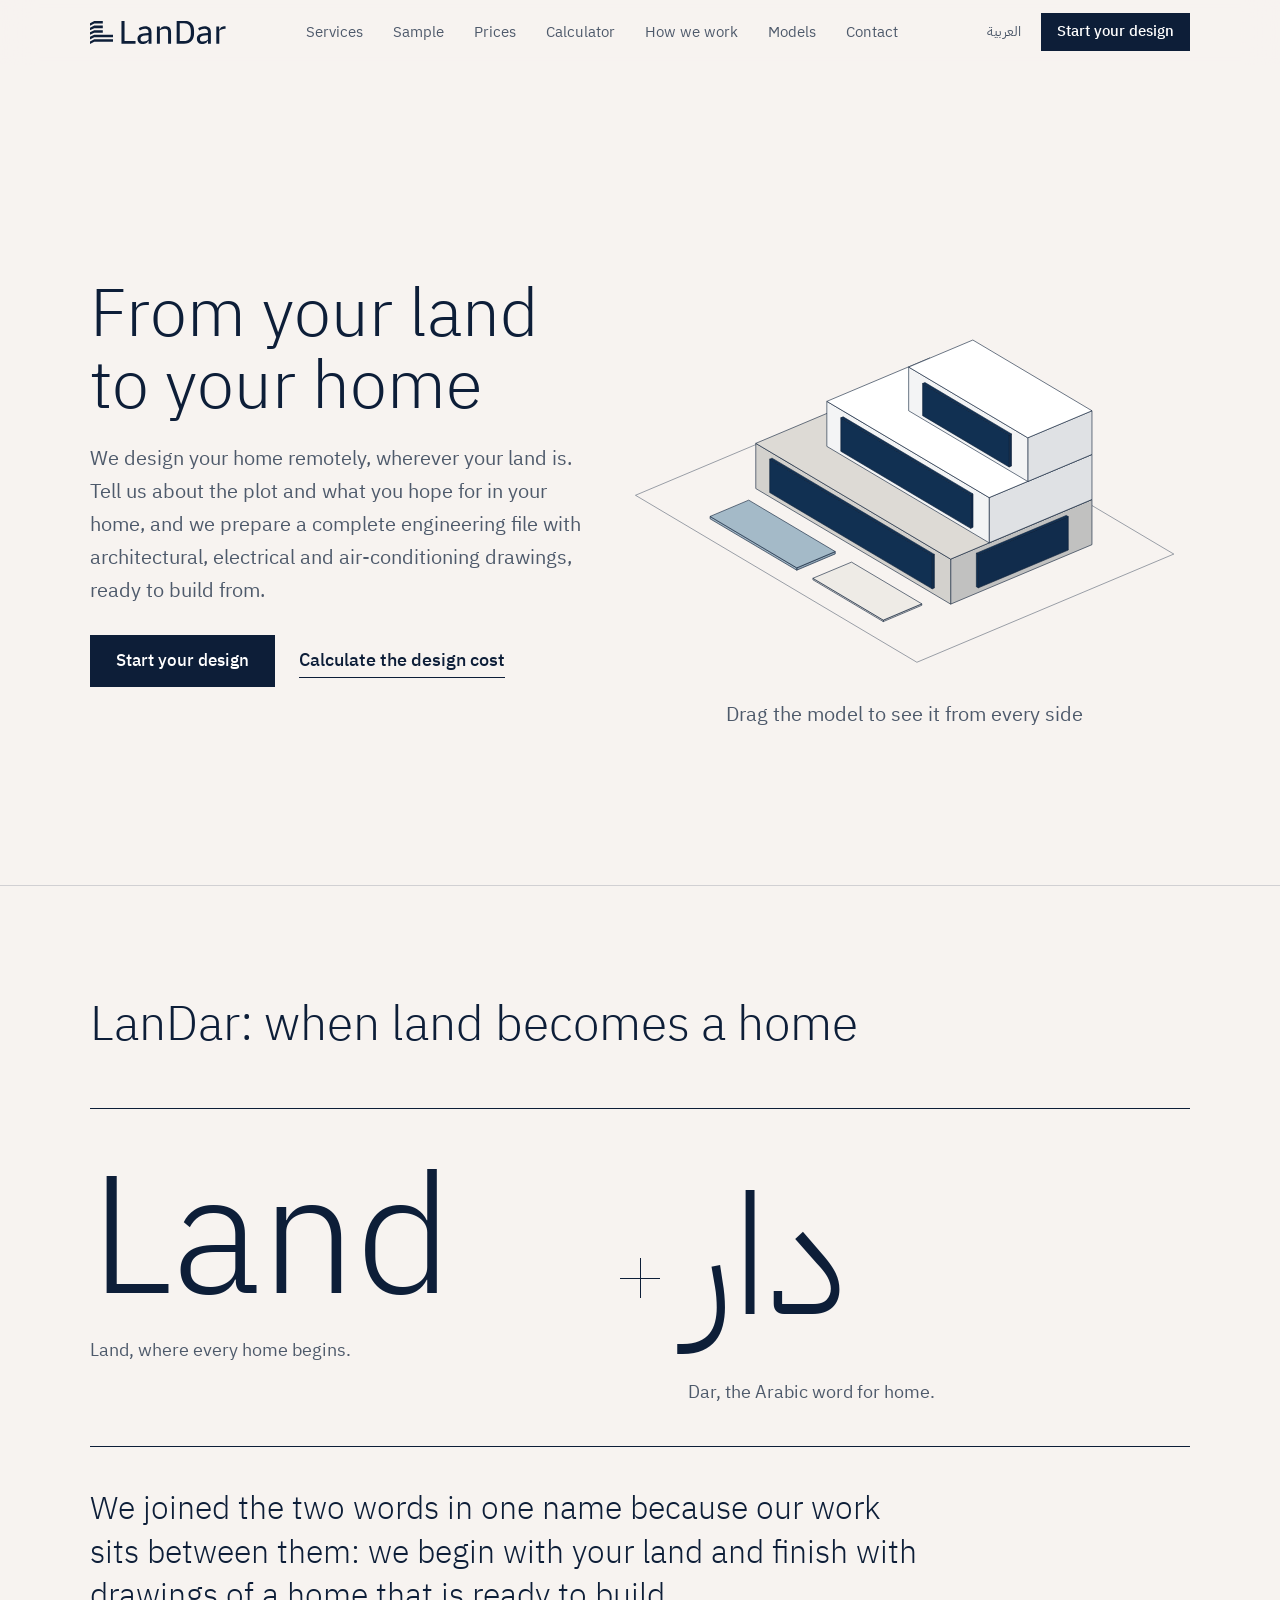
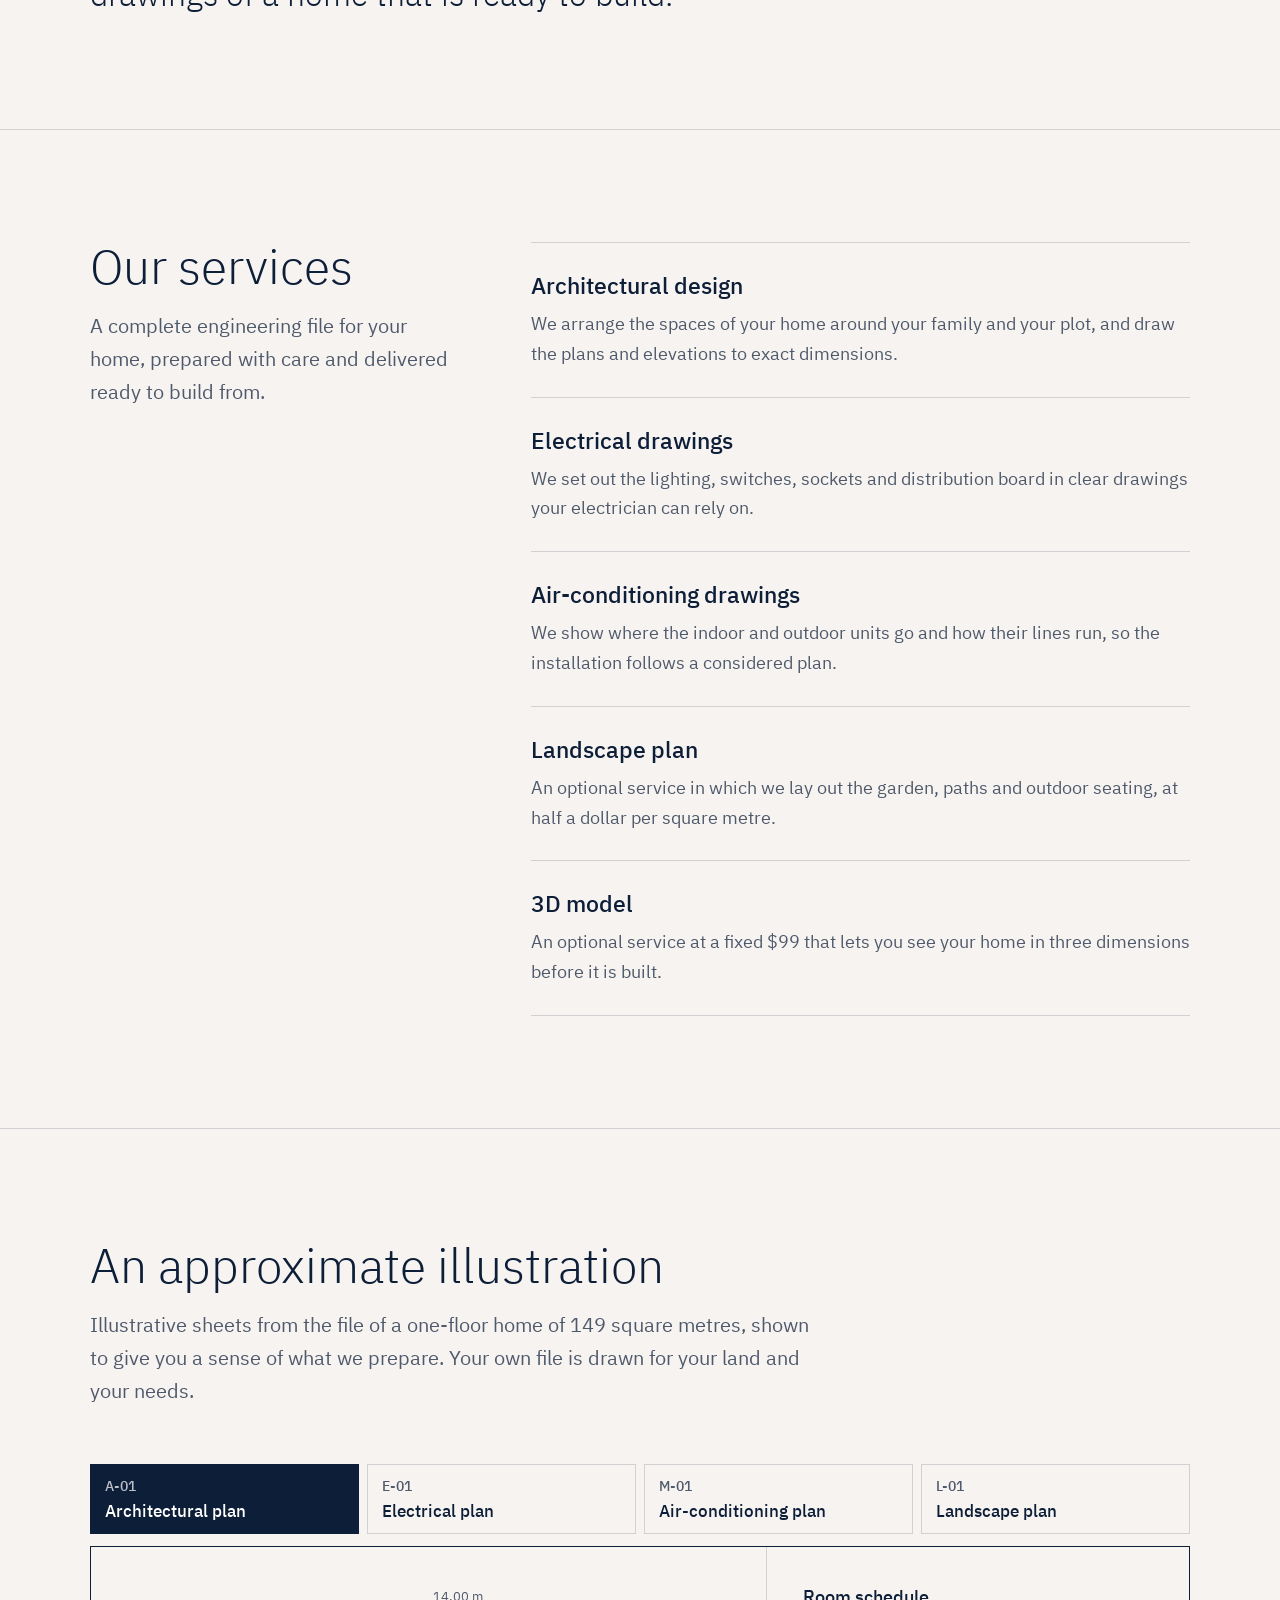
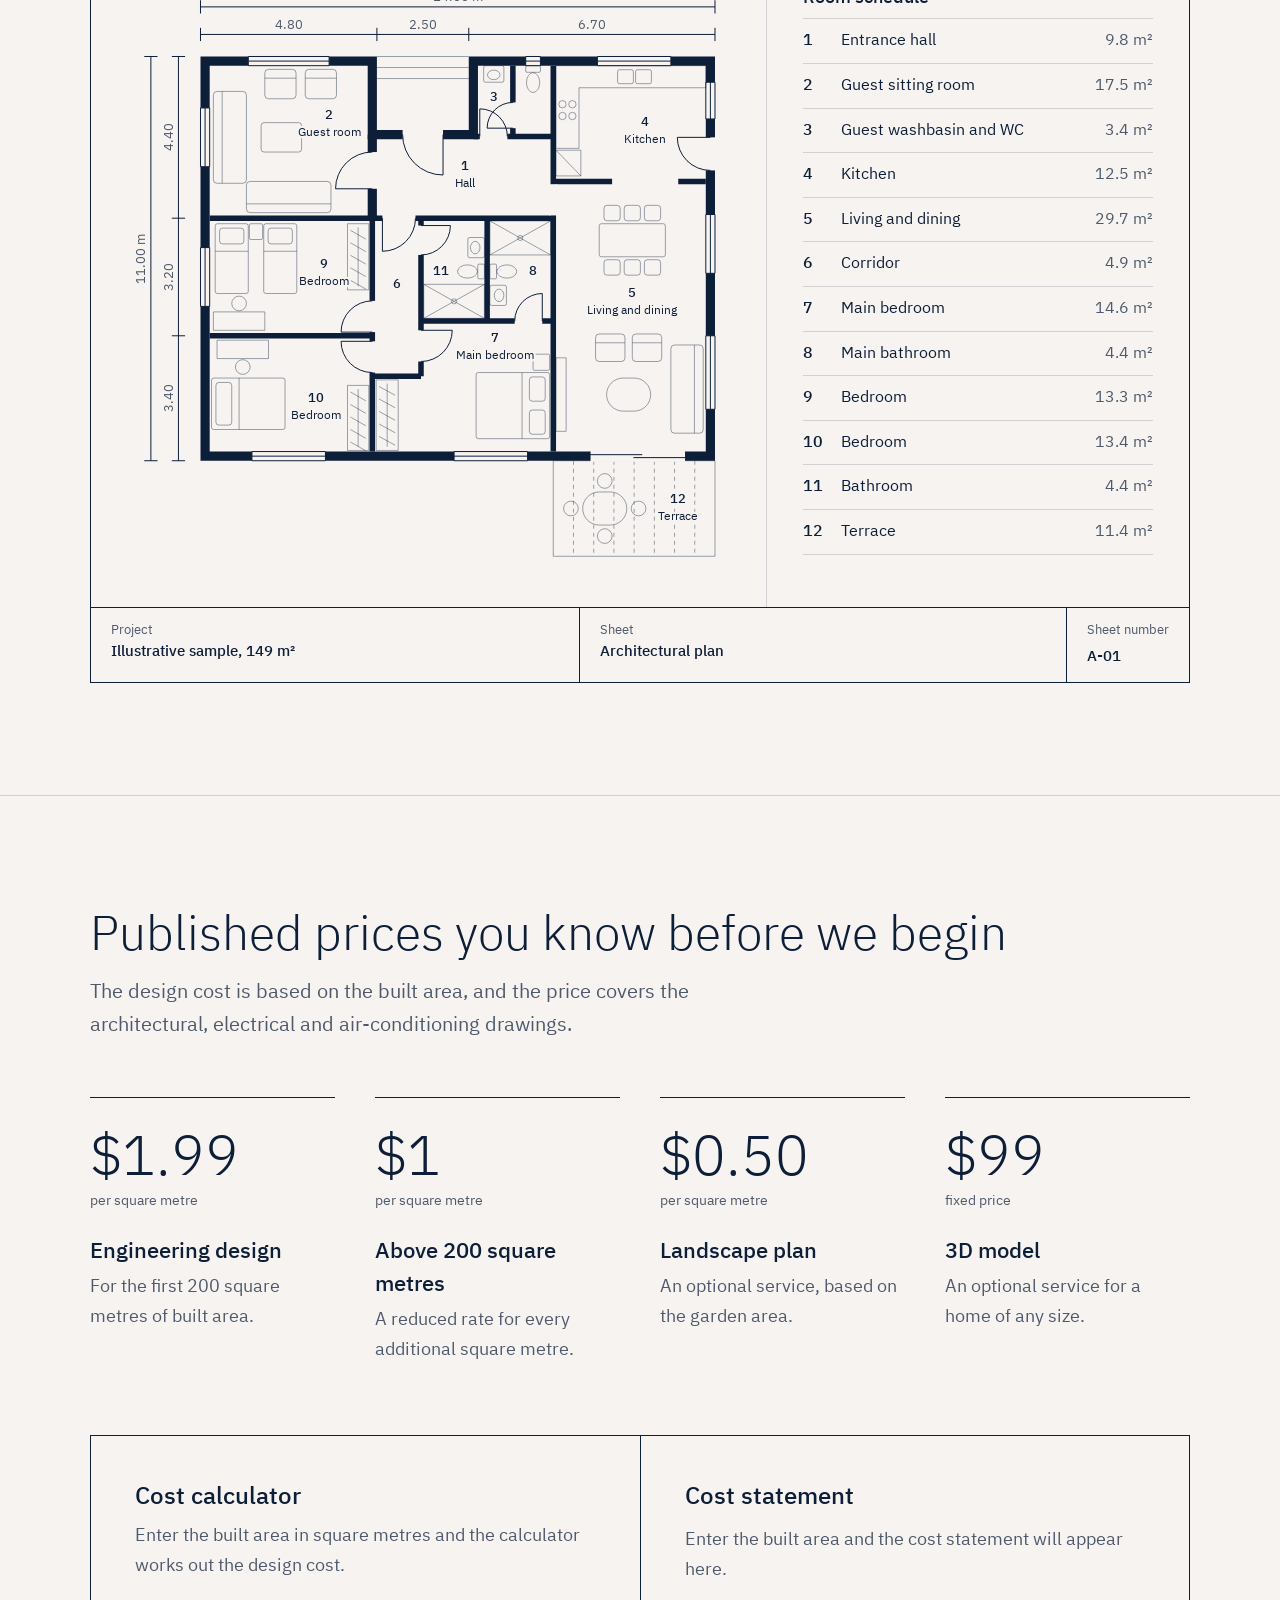
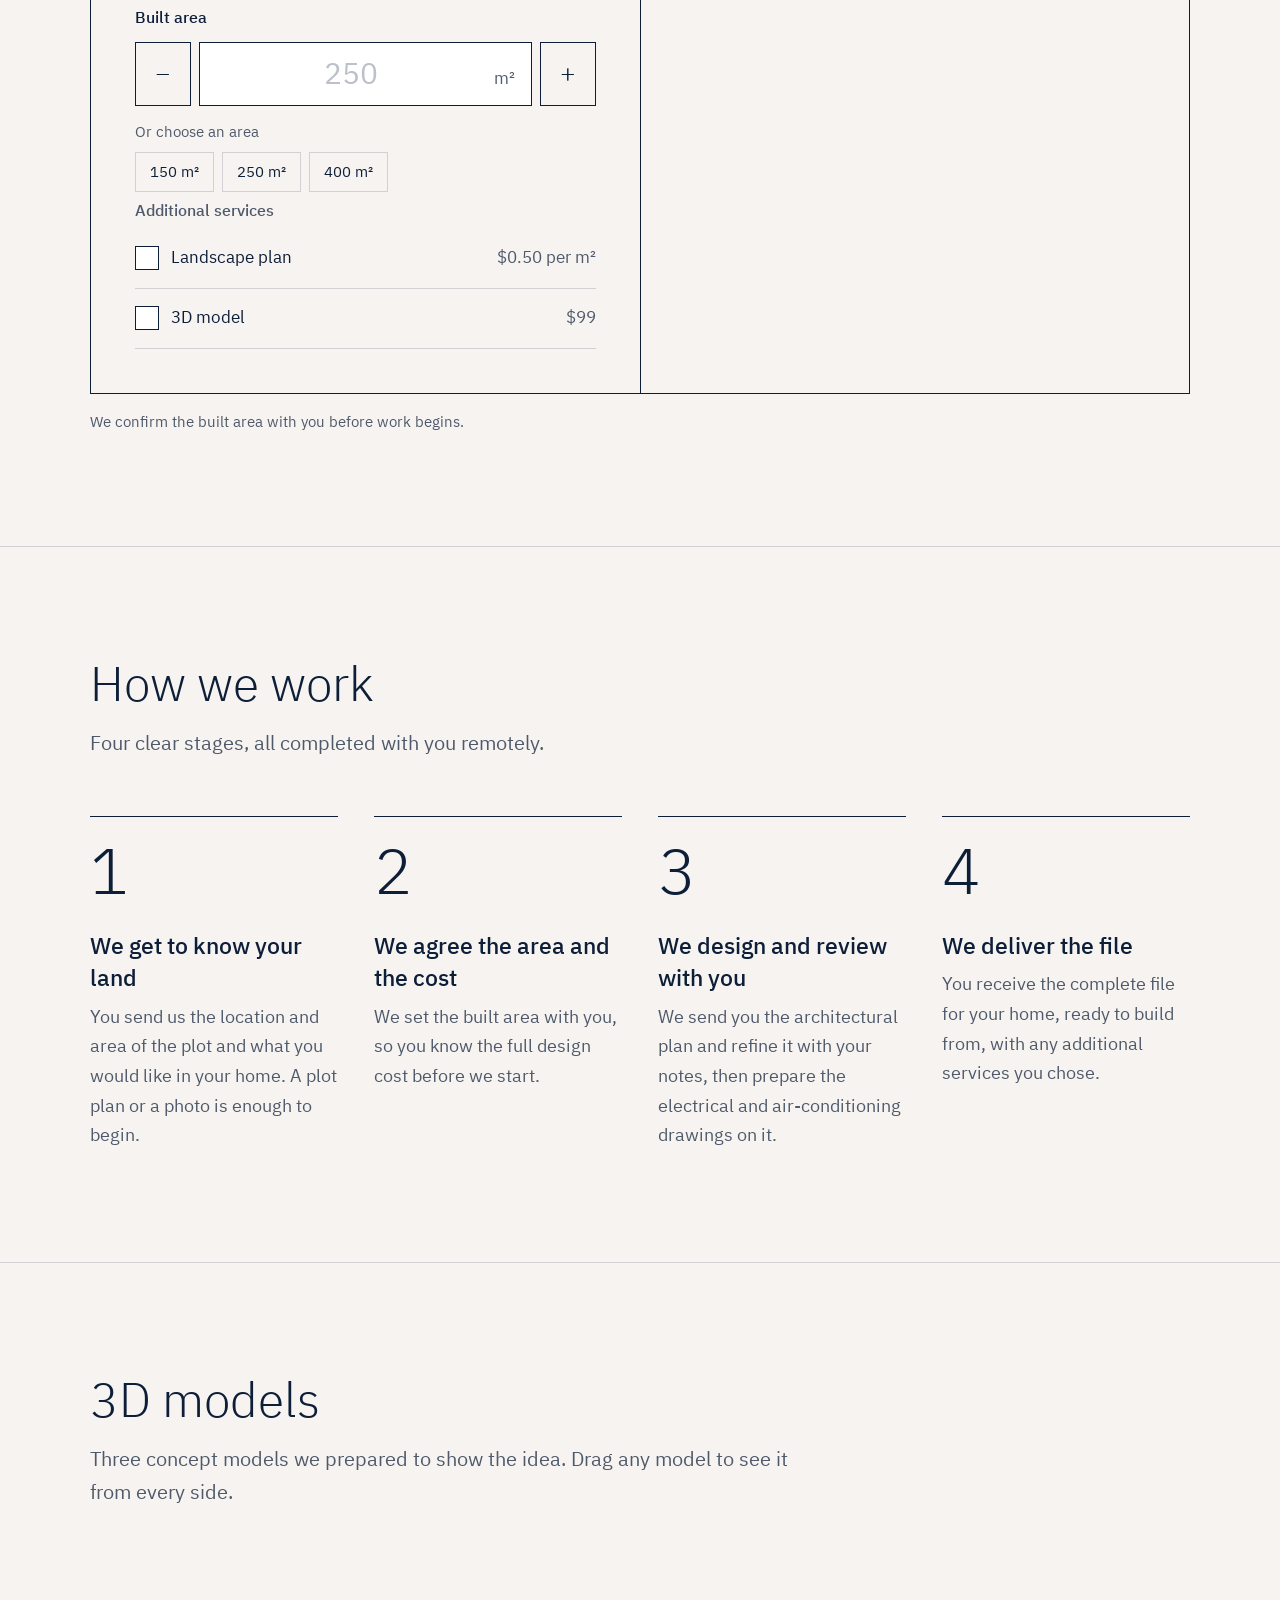
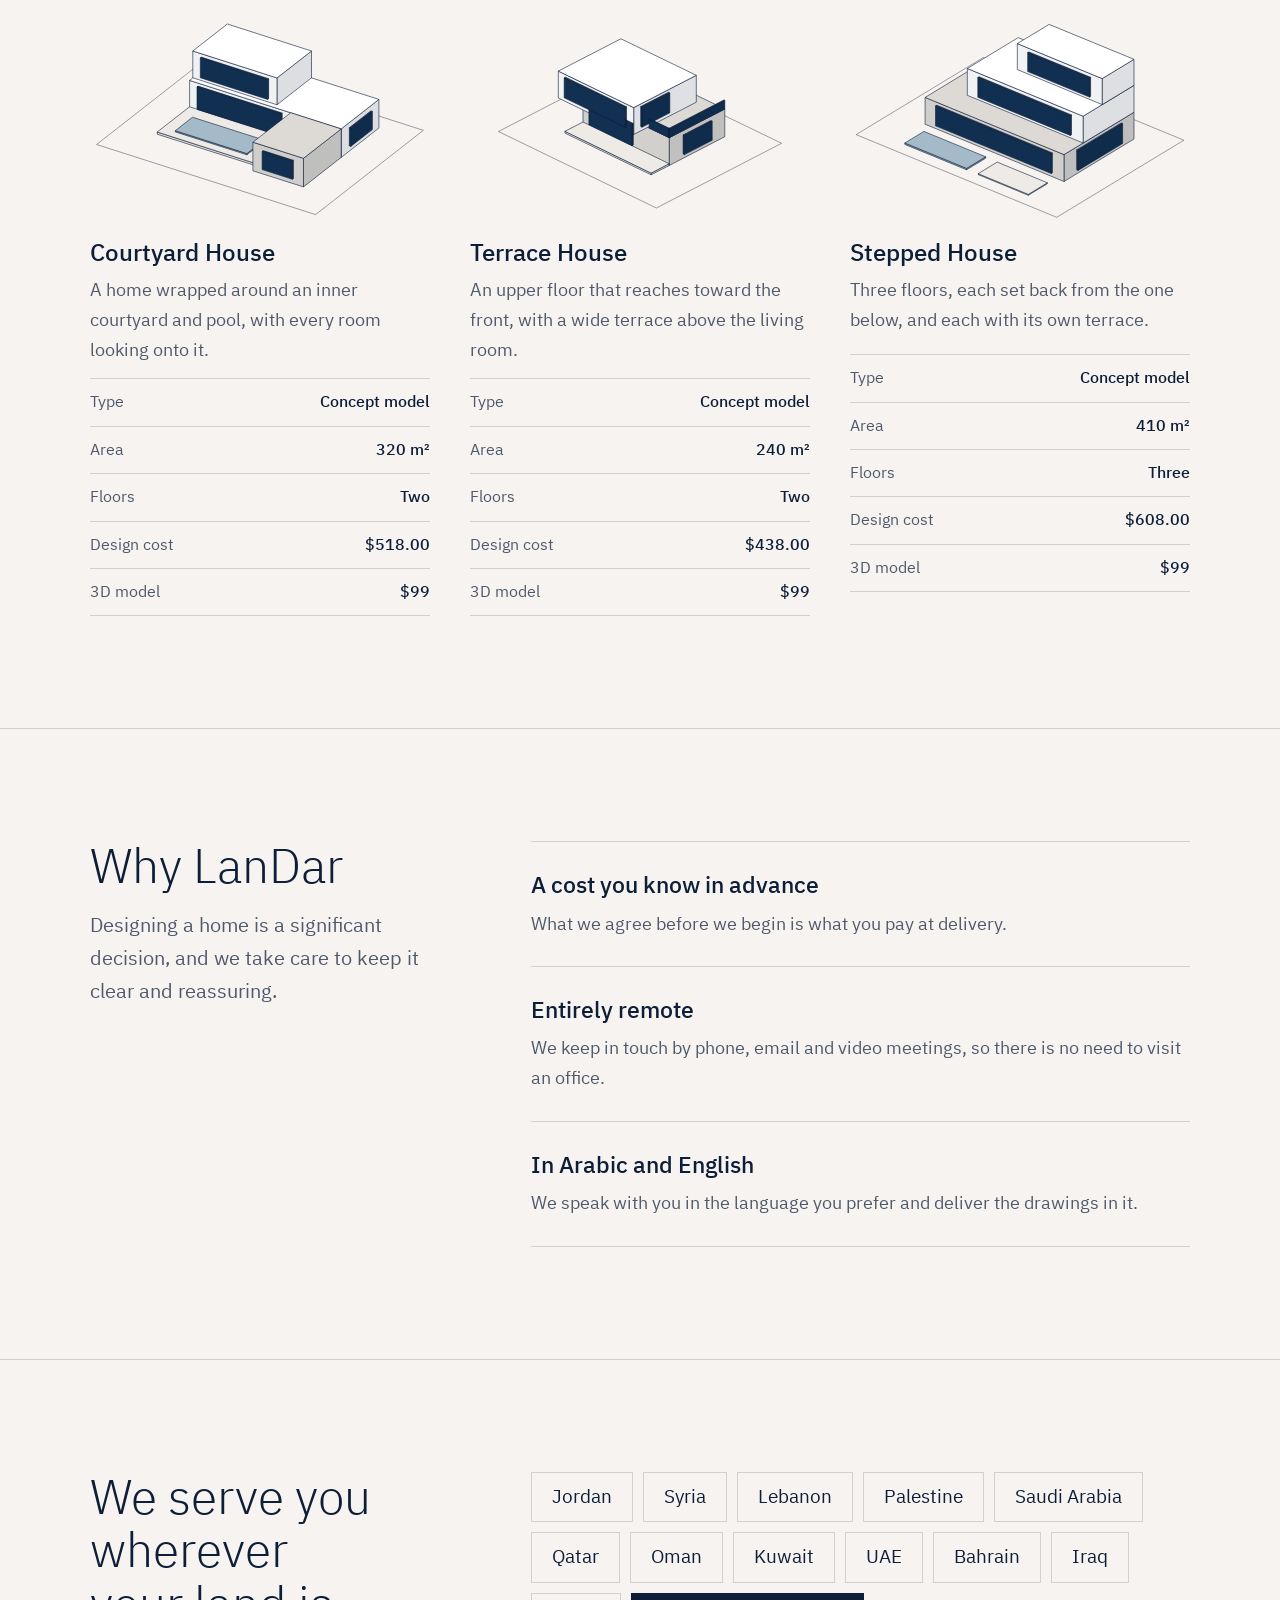
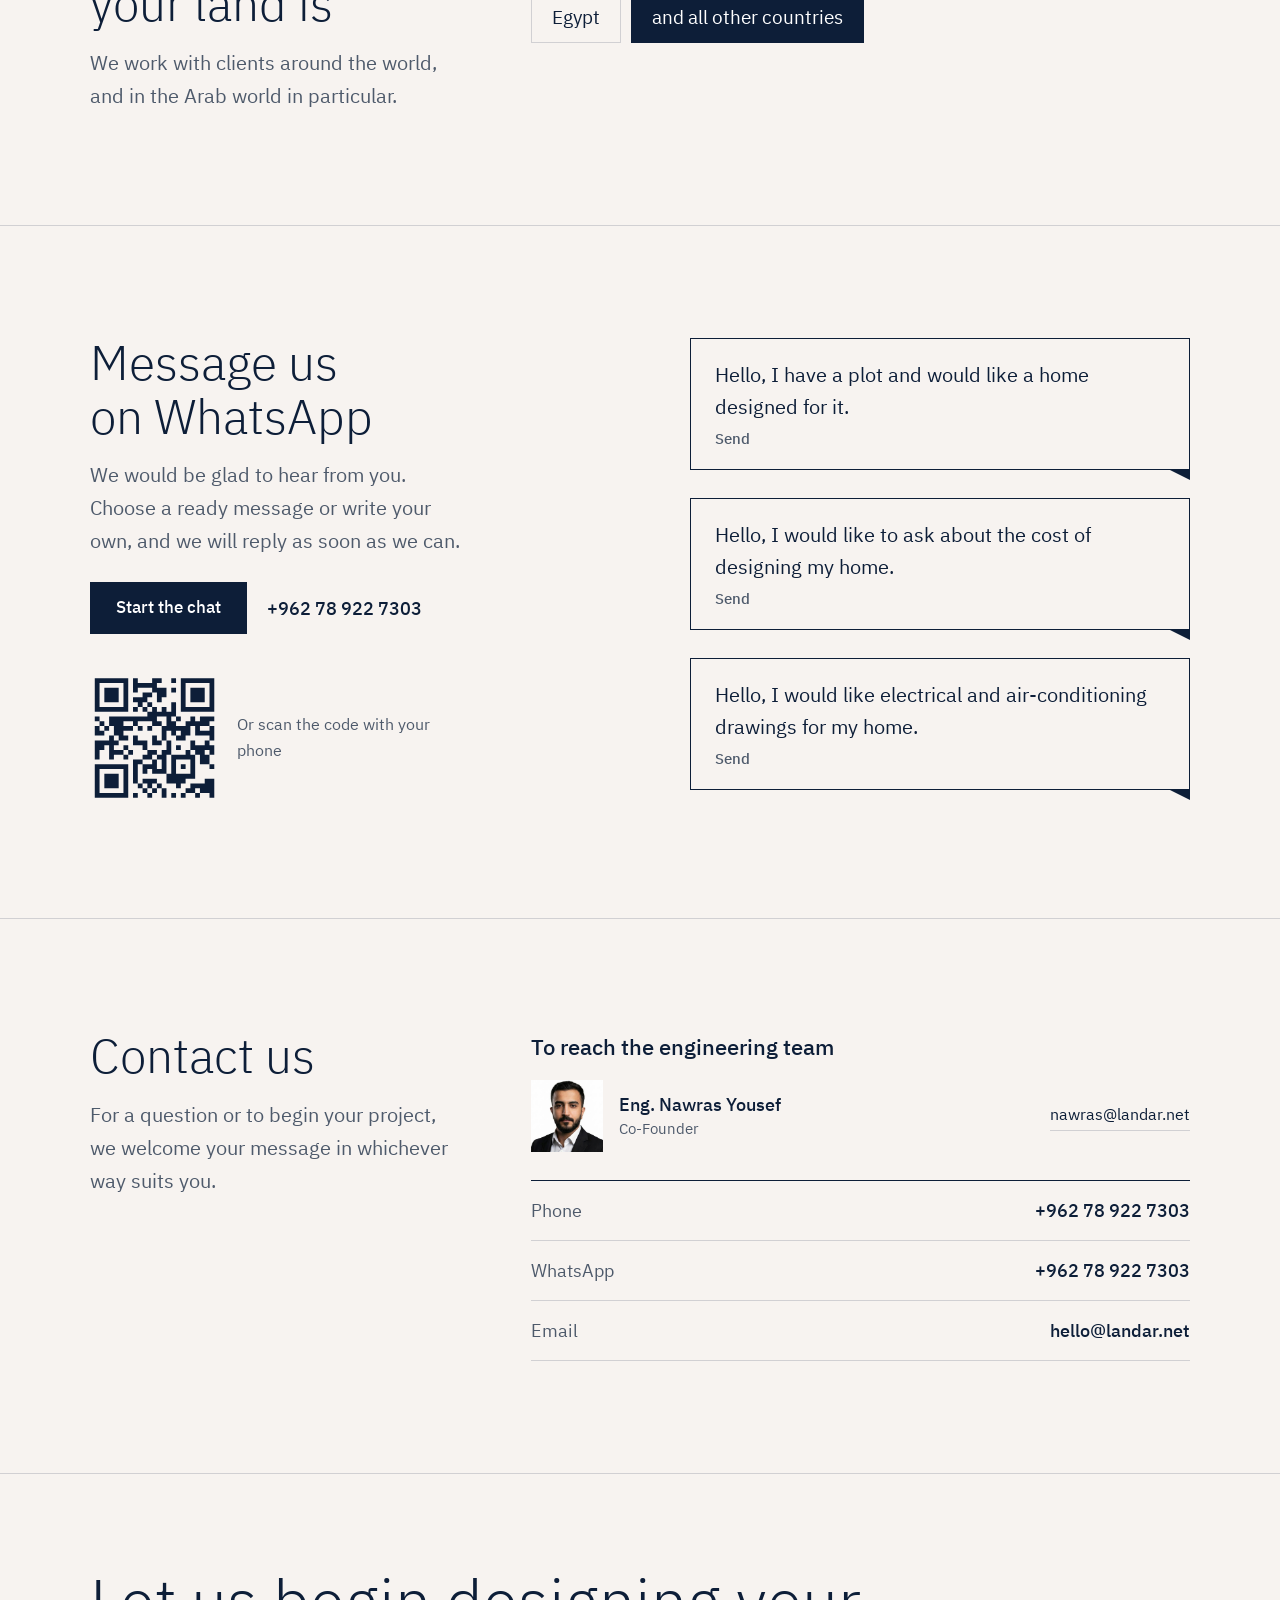
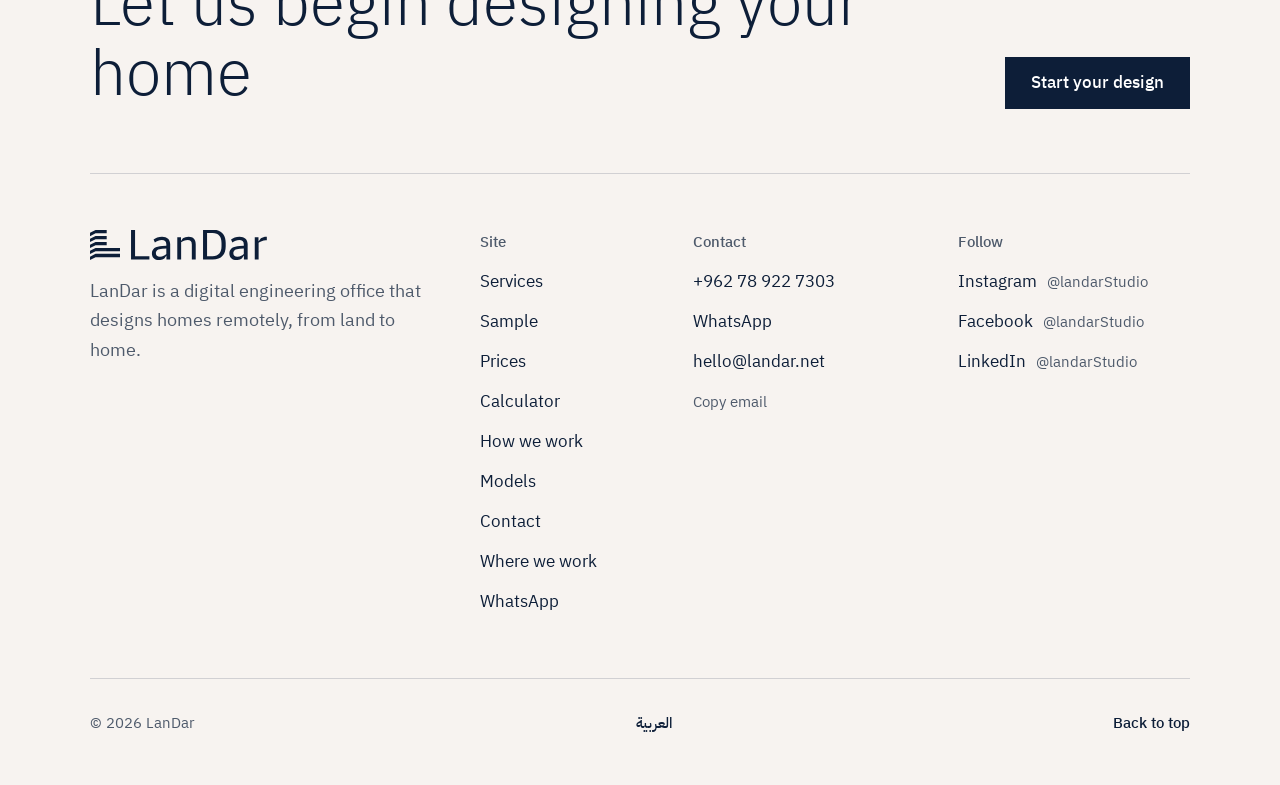
==== commit bc3cf5ca: "Update site" ====
--- a/en/index.html
+++ b/en/index.html
@@ -169,15 +169,16 @@
     <div class="wrap split">
       <div class="sec-head"><h2>Contact us</h2><p class="lead">For a question or to begin your project, we welcome your message in whichever way suits you.</p></div>
       <div>
+        <div class="person">
+          <p class="person-label">To reach the engineering team</p>
+          <img src="../assets/img/nawras-yousef-sm.jpg" width="72" height="72" alt="" loading="lazy">
+          <div><b>Eng. Nawras Yousef</b><span class="ltr">Co-Founder</span></div>
+          <a class="ltr" href="mailto:nawras@landar.net">nawras@landar.net</a>
+        </div>
         <div class="reach">
           <a href="tel:+962789227303"><span>Phone</span><span class="ltr">+962 78 922 7303</span></a>
           <a href="https://wa.me/962789227303" target="_blank" rel="noopener"><span>WhatsApp</span><span class="ltr">+962 78 922 7303</span></a>
           <a href="mailto:hello@landar.net"><span>Email</span><span class="ltr">hello@landar.net</span></a>
-        </div>
-        <div class="person">
-          <img src="../assets/img/nawras-yousef-sm.jpg" width="64" height="64" alt="" loading="lazy">
-          <div><b>Eng. Nawras Yousef</b><span>Co-founder</span></div>
-          <a class="ltr" href="mailto:nawras@landar.net">nawras@landar.net</a>
         </div>
       </div>
     </div>
--- a/assets/css/style.css
+++ b/assets/css/style.css
@@ -16,7 +16,7 @@
   --white: #FFFFFF;
   --hair: rgba(13, 30, 56, .16);
   --soft: rgba(13, 30, 56, .72);
-  --bar: 64px;
+  --bar: 56px;
   --gutter: 20px;
   --max: 1180px;
   --ease: cubic-bezier(.2, .7, .2, 1);
@@ -68,20 +68,21 @@
   transition: border-color .25s var(--ease);
 }
 .bar.is-stuck, .menu-open .bar { border-bottom-color: var(--hair); }
-.bar::after { content: ""; position: absolute; inset-inline-start: 0; bottom: -1px; height: 2px; width: 100%; background: var(--navy); transform: scaleX(var(--read, 0)); transform-origin: left; }
+.bar::after { content: ""; position: absolute; inset-inline-start: 0; bottom: -1px; height: 1px; width: 100%; background: var(--navy); transform: scaleX(var(--read, 0)); transform-origin: left; }
 html[dir="rtl"] .bar::after { transform-origin: right; }
 .bar-in { height: var(--bar); display: flex; align-items: center; justify-content: space-between; gap: 16px; }
 .brand { display: inline-flex; align-items: center; }
-.brand svg { height: 26px; width: auto; }
-html[lang="ar"] .brand svg { height: 36px; }
-.bar-end { display: flex; align-items: center; gap: 6px; }
-.lang { min-height: 44px; min-width: 44px; display: inline-flex; align-items: center; justify-content: center; padding: 0 10px; font-weight: 500; font-size: 15px; }
-.lang:hover { color: var(--navy-2); }
+.brand svg { height: 20px; width: auto; }
+html[lang="ar"] .brand svg { height: 28px; }
+.bar-end { display: flex; align-items: center; gap: 10px; }
+.lang { min-height: 44px; min-width: 44px; display: inline-flex; align-items: center; justify-content: center; padding: 0 8px; font-size: 14px; color: var(--soft); transition: color .2s var(--ease); }
+.lang:hover { color: var(--navy); }
 .nav, .bar .btn { display: none; }
-.burger { width: 44px; height: 44px; display: inline-flex; flex-direction: column; align-items: center; justify-content: center; gap: 7px; }
-.burger span { display: block; width: 24px; height: 2px; background: var(--navy); transition: transform .3s var(--ease); }
-.menu-open .burger span:first-child { transform: translateY(4.5px) rotate(45deg); }
-.menu-open .burger span:last-child { transform: translateY(-4.5px) rotate(-45deg); }
+.burger { width: 48px; height: 44px; display: inline-flex; flex-direction: column; align-items: center; justify-content: center; gap: 8px; }
+.burger span { display: block; flex: none; width: 48px; height: 2px; background: var(--navy); transition: transform .3s var(--ease), width .3s var(--ease); }
+.menu-open .burger span { width: 30px; }
+.menu-open .burger span:first-child { transform: translateY(5px) rotate(45deg); }
+.menu-open .burger span:last-child { transform: translateY(-5px) rotate(-45deg); }
 
 /* full screen menu (mobile) */
 .sheet {
@@ -299,10 +300,12 @@
 .places li.all { border-color: var(--navy); background: var(--navy); color: #fff; }
 
 /* contact */
-.person { display: flex; flex-wrap: wrap; align-items: center; gap: 10px 14px; margin-top: 28px; }
-.person img { width: 64px; height: 64px; object-fit: cover; object-position: 50% 18%; background: var(--white); }
+.person { display: flex; flex-wrap: wrap; align-items: center; gap: 10px 16px; margin-bottom: 28px; }
+.person-label { flex: 0 0 100%; margin-bottom: 6px; font-size: 20px; font-weight: 500; line-height: 1.5; }
+.person img { width: 72px; height: 72px; object-fit: cover; object-position: 50% 18%; background: var(--white); }
 .person b { display: block; font-size: 18px; font-weight: 500; line-height: 1.4; }
-.person span { font-size: 15px; color: var(--soft); }
+.person span { display: block; font-size: 15px; color: var(--soft); }
+html[dir="rtl"] .person span { text-align: right; }
 .person a { margin-inline-start: auto; font-size: 16px; padding-bottom: 2px; border-bottom: 1px solid var(--hair); }
 .person a:hover { border-color: var(--navy); }
 .reach { border-top: 1px solid var(--navy); }
@@ -367,18 +370,19 @@
 
 /* ---------- desktop ---------- */
 @media (min-width: 1000px) {
-  :root { --bar: 76px; --gutter: 40px; }
+  :root { --bar: 64px; --gutter: 40px; }
   body { font-size: 18px; }
   .burger, .sheet, .dock { display: none; }
   .nav { display: flex; align-items: center; gap: 4px; }
-  .nav a { position: relative; padding: 10px 9px; font-size: 15px; font-weight: 500; color: var(--soft); white-space: nowrap; transition: color .2s var(--ease); }
-  .nav a::after { content: ""; position: absolute; inset-inline: 9px; bottom: 4px; height: 2px; background: var(--navy); transform: scaleX(0); transform-origin: center; transition: transform .3s var(--ease); }
+  .nav a { position: relative; padding: 10px 9px; font-size: 14.5px; font-weight: 400; color: var(--soft); white-space: nowrap; transition: color .2s var(--ease); }
+  .nav a::after { content: ""; position: absolute; inset-inline: 9px; bottom: 5px; height: 1px; background: var(--navy); transform: scaleX(0); transform-origin: center; transition: transform .3s var(--ease); }
   .nav a:hover, .nav a[aria-current="true"] { color: var(--navy); }
   .nav a[aria-current="true"]::after { transform: scaleX(1); }
-  .bar .btn { display: inline-flex; min-height: 44px; padding: 0 20px; font-size: 16px; }
-  .bar-end { gap: 10px; }
-  .brand svg { height: 30px; }
-  html[lang="ar"] .brand svg { height: 42px; }
+  .bar .btn { display: inline-flex; min-height: 38px; padding: 0 16px; font-size: 14.5px; }
+  .bar-end { gap: 12px; }
+  .brand svg { height: 23px; }
+  html[lang="ar"] .brand svg { height: 32px; }
+  .person-label { font-size: 22px; }
 
   .hero { padding: 40px 0 24px; }
   .hero-in { display: grid; grid-template-columns: 1fr 1.15fr; align-items: center; gap: 32px; min-height: calc(100vh - var(--bar) - 80px); }
@@ -437,7 +441,7 @@
 }
 
 @media (min-width: 1200px) {
-  .nav a { padding: 10px 13px; font-size: 16px; }
+  .nav a { padding: 10px 13px; font-size: 15px; }
   .nav a::after { inset-inline: 13px; }
 }
 
